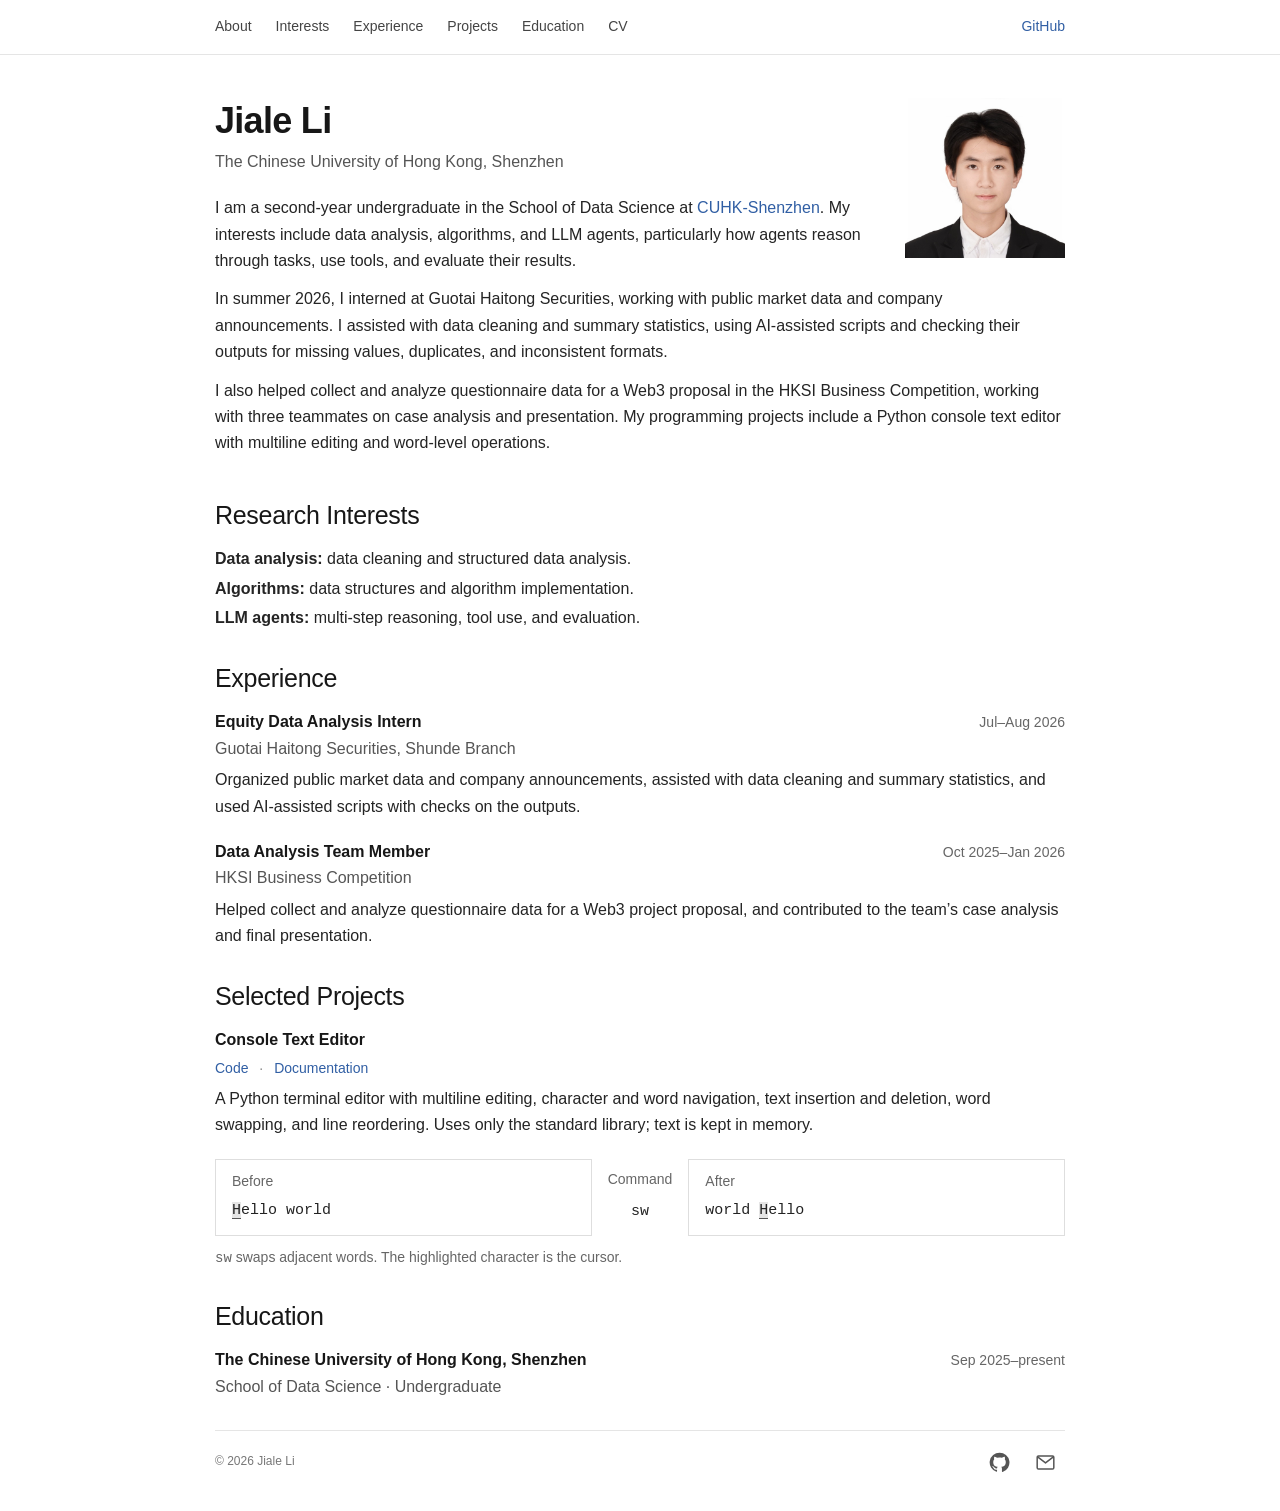
==== index.html @ 0ed1ed1a "Expand biography and add public English CV and contact links" ====
<!doctype html>
<html lang="en">
<head>
  <meta charset="utf-8">
  <meta name="viewport" content="width=device-width, initial-scale=1">
  <meta name="color-scheme" content="light">
  <meta name="theme-color" content="#ffffff">
  <title>Jiale Li · CUHK-Shenzhen</title>
  <meta name="description" content="Jiale Li is a data science undergraduate at CUHK-Shenzhen, interested in data analysis, algorithms, and LLM agents. Background, experience, and selected projects.">
  <link rel="canonical" href="https://madengmatthew.github.io/">
  <link rel="icon" type="image/svg+xml" href="favicon.svg">
  <link rel="stylesheet" href="styles.css">
  <meta property="og:type" content="website">
  <meta property="og:title" content="Jiale Li · CUHK-Shenzhen">
  <meta property="og:description" content="Data science undergraduate. Exploring data, algorithms, and reliable LLM agents.">
  <meta property="og:url" content="https://madengmatthew.github.io/">
  <script type="application/ld+json">
    {"@context":"https://schema.org","@type":"Person","name":"Jiale Li","url":"https://madengmatthew.github.io/","sameAs":["https://github.com/madengmatthew"],"affiliation":{"@type":"CollegeOrUniversity","name":"The Chinese University of Hong Kong, Shenzhen"},"knowsAbout":["Data analysis","Algorithms","LLM agents","Python","SQL"]}
  </script>
</head>
<body>
  <a class="skip-link" href="#main">Skip to content</a>
  <header class="site-header">
    <nav class="site-nav" aria-label="Main navigation">
      <div class="nav-sections">
        <a href="#about">About</a>
        <a href="#interests">Interests</a>
        <a href="#experience">Experience</a>
        <a href="#work">Projects</a>
        <a href="#education">Education</a>
        <a href="assets/Jiale_Li_CV.pdf" target="_blank" rel="noopener" aria-label="CV (English PDF, opens in a new tab)">CV</a>
      </div>
      <a class="github-link" href="https://github.com/madengmatthew">GitHub</a>
    </nav>
  </header>

  <main id="main" class="page" tabindex="-1">
    <section id="about" aria-labelledby="name">
      <img class="portrait" src="assets/portrait.jpg" alt="Portrait of Jiale Li" width="160" height="160" decoding="async">
      <h1 id="name">Jiale Li</h1>
      <p class="affiliation">The Chinese University of Hong Kong, Shenzhen</p>
      <p>I am a second-year undergraduate in the School of Data Science at <a href="https://www.cuhk.edu.cn/en">CUHK-Shenzhen</a>. My interests include data analysis, algorithms, and LLM agents, particularly how agents reason through tasks, use tools, and evaluate their results.</p>
      <p>In summer 2026, I interned at Guotai Haitong Securities, working with public market data and company announcements. I assisted with data cleaning and summary statistics, using AI-assisted scripts and checking their outputs for missing values, duplicates, and inconsistent formats.</p>
      <p>I also helped collect and analyze questionnaire data for a Web3 proposal in the HKSI Business Competition, working with three teammates on case analysis and presentation. My programming projects include a Python console text editor with multiline editing and word-level operations.</p>
    </section>

    <section id="interests" aria-labelledby="interests-heading">
      <h2 id="interests-heading">Research Interests</h2>
      <ul class="interests">
        <li><strong>Data analysis:</strong> data cleaning and structured data analysis.</li>
        <li><strong>Algorithms:</strong> data structures and algorithm implementation.</li>
        <li><strong>LLM agents:</strong> multi-step reasoning, tool use, and evaluation.</li>
      </ul>
    </section>

    <section id="experience" aria-labelledby="experience-heading">
      <h2 id="experience-heading">Experience</h2>
      <article class="entry">
        <div class="entry-heading">
          <h3>Equity Data Analysis Intern</h3>
          <p class="date"><time datetime="2026-07">Jul</time>–<time datetime="2026-08">Aug 2026</time></p>
        </div>
        <p class="organization">Guotai Haitong Securities, Shunde Branch</p>
        <p>Organized public market data and company announcements, assisted with data cleaning and summary statistics, and used AI-assisted scripts with checks on the outputs.</p>
      </article>
      <article class="entry">
        <div class="entry-heading">
          <h3>Data Analysis Team Member</h3>
          <p class="date"><time datetime="2025-10">Oct 2025</time>–<time datetime="2026-01">Jan 2026</time></p>
        </div>
        <p class="organization">HKSI Business Competition</p>
        <p>Helped collect and analyze questionnaire data for a Web3 project proposal, and contributed to the team’s case analysis and final presentation.</p>
      </article>
    </section>

    <section id="work" aria-labelledby="work-heading">
      <h2 id="work-heading">Selected Projects</h2>
      <article class="entry project">
        <h3>Console Text Editor</h3>
        <p class="project-links"><a href="https://github.com/madengmatthew/console-text-editor">Code</a> <span aria-hidden="true">·</span> <a href="https://github.com/madengmatthew/console-text-editor#readme">Documentation</a></p>
        <p>A Python terminal editor with multiline editing, character and word navigation, text insertion and deletion, word swapping, and line reordering. Uses only the standard library; text is kept in memory.</p>
        <figure class="editor-example">
          <div class="editor-example-states">
            <div class="editor-example-document">
              <span class="editor-example-label">Before</span>
              <pre><code><mark>H</mark>ello world</code></pre>
            </div>
            <div class="editor-example-command">
              <span class="editor-example-label">Command</span>
              <code>sw</code>
            </div>
            <div class="editor-example-document">
              <span class="editor-example-label">After</span>
              <pre><code>world <mark>H</mark>ello</code></pre>
            </div>
          </div>
          <figcaption><code>sw</code> swaps adjacent words. The highlighted character is the cursor.</figcaption>
        </figure>
      </article>
    </section>

    <section id="education" aria-labelledby="education-heading">
      <h2 id="education-heading">Education</h2>
      <article class="entry">
        <div class="entry-heading">
          <h3>The Chinese University of Hong Kong, Shenzhen</h3>
          <p class="date"><time datetime="2025-09">Sep 2025</time>–present</p>
        </div>
        <p class="organization">School of Data Science · Undergraduate</p>
      </article>
    </section>

    <footer class="site-footer">
      <span>© 2026 Jiale Li</span>
      <nav class="contact-links" aria-label="Contact links">
        <a href="https://github.com/madengmatthew" aria-label="GitHub profile" title="GitHub">
          <svg viewBox="0 0 24 24" aria-hidden="true" focusable="false"><path fill="currentColor" d="M12 .75a11.25 11.25 0 0 0-3.558 21.924c.563.104.769-.244.769-.542 0-.267-.01-.975-.015-1.914-3.13.68-3.791-1.508-3.791-1.508-.512-1.3-1.25-1.646-1.25-1.646-1.022-.699.077-.684.077-.684 1.13.08 1.726 1.16 1.726 1.16 1.005 1.723 2.638 1.225 3.28.937.102-.728.393-1.225.715-1.507-2.499-.284-5.126-1.25-5.126-5.565 0-1.23.44-2.234 1.16-3.022-.117-.284-.503-1.43.11-2.98 0 0 .945-.303 3.094 1.155A10.79 10.79 0 0 1 12 6.18c.957.005 1.92.13 2.82.38 2.15-1.458 3.094-1.155 3.094-1.155.614 1.55.228 2.696.112 2.98.722.788 1.158 1.792 1.158 3.022 0 4.326-2.631 5.278-5.138 5.557.404.35.765 1.043.765 2.1 0 1.516-.014 2.74-.014 3.112 0 .3.203.65.774.54A11.25 11.25 0 0 0 12 .75Z"/></svg>
        </a>
        <a href="mailto:125090311@link.cuhk.edu.cn" aria-label="Email Jiale Li" title="125090311@link.cuhk.edu.cn">
          <svg viewBox="0 0 24 24" fill="none" stroke="currentColor" stroke-width="1.7" stroke-linecap="round" stroke-linejoin="round" aria-hidden="true" focusable="false"><rect x="2.5" y="4.5" width="19" height="15" rx="1.5"/><path d="m3 5.5 9 7 9-7"/></svg>
        </a>
      </nav>
    </footer>
  </main>
</body>
</html>
---- styles.css ----
/* A compact academic homepage. */
:root {
  color-scheme: light;
  --text: #242424;
  --muted: #666;
  --link: #315fa4;
  --line: #e5e5e5;
}
* { box-sizing: border-box; }
html { scroll-padding-top: 24px; }
body {
  margin: 0;
  color: var(--text);
  background: #fff;
  font: 16px/1.65 -apple-system, BlinkMacSystemFont, "Segoe UI", Arial, "PingFang SC", "Microsoft YaHei", sans-serif;
  -webkit-font-smoothing: antialiased;
}
a { color: var(--link); text-decoration: none; }
a:hover { text-decoration: underline; text-underline-offset: 3px; }
a:focus-visible { outline: 2px solid var(--link); outline-offset: 4px; }
p { margin: 0 0 12px; }
h1, h2, h3 { color: #171717; }
h1 { margin: 0 0 4px; font-size: 36px; line-height: 1.3; font-weight: 600; letter-spacing: -.7px; }
h2 { margin: 0 0 14px; font-size: 25px; line-height: 1.35; font-weight: 500; letter-spacing: -.3px; }
h3 { margin: 0; font-size: 16px; line-height: 1.65; font-weight: 600; }
.site-header { border-bottom: 1px solid var(--line); }
.site-nav { width: min(100% - 48px, 850px); margin: 0 auto; padding: 9px 0; display: flex; justify-content: space-between; align-items: flex-start; gap: 24px; }
.site-nav a { display: inline-flex; align-items: center; min-height: 36px; color: #444; font-size: 14px; }
.site-nav a:hover { color: var(--link); }
.nav-sections { display: flex; flex-wrap: wrap; gap: 0 24px; }
.site-nav .github-link { flex-shrink: 0; color: var(--link); }
#about { display: flow-root; }
.portrait { float: right; display: block; width: 160px; height: auto; margin: 0 0 12px 28px; }
.page { width: min(100% - 48px, 850px); margin: 43px auto 30px; }
.page:focus { outline: none; }
section { margin-bottom: 30px; }
.affiliation { margin-bottom: 20px; color: #555; }
.interests { margin: 0; padding: 0; list-style: none; }
.interests li { margin-bottom: 3px; }
.interests strong { font-weight: 600; }
.entry + .entry { margin-top: 19px; }
.entry-heading { display: flex; align-items: baseline; justify-content: space-between; gap: 12px 24px; }
.date { flex-shrink: 0; color: var(--muted); font-size: 14px; margin: 0; white-space: nowrap; }
.organization { color: #555; margin-bottom: 5px; }
.entry > p:last-child { margin-bottom: 0; }
.project-links { font-size: 14px; margin: 3px 0 6px; }
.project-links span { margin: 0 7px; color: #888; }
.site-footer { display: flex; align-items: center; justify-content: space-between; gap: 20px; padding-top: 11px; border-top: 1px solid var(--line); color: #777; font-size: 12px; }
.contact-links { display: flex; align-items: center; gap: 6px; }
.contact-links a { display: inline-flex; align-items: center; justify-content: center; width: 40px; height: 40px; color: #555; }
.contact-links a:hover { color: var(--link); }
.contact-links svg { display: block; width: 21px; height: 21px; }
.skip-link { position: fixed; top: 8px; left: 8px; z-index: 10; padding: 7px 13px; color: #fff; background: #222; transform: translateY(-160%); }
.skip-link:focus { transform: translateY(0); }
@media (max-width: 620px) {
  body { font-size: 15px; line-height: 1.7; }
  .site-nav { width: calc(100% - 36px); gap: 18px; padding: 6px 0; }
  .nav-sections { column-gap: 18px; }
  .portrait { width: 140px; margin-left: 24px; }
  .site-nav a { font-size: 13px; min-height: 38px; }
  .page { width: calc(100% - 40px); margin-top: 27px; }
  h1 { font-size: 30px; }
  h2 { font-size: 23px; }
  .entry-heading { flex-direction: column; gap: 1px; }
  .date { font-size: 13px; }
  .entry-heading .date { order: 2; }
  .affiliation { margin-bottom: 17px; font-size: 14px; }
  .affiliation + p { clear: both; }
  section { margin-bottom: 27px; }
}
@media print {
  body { font-size: 11pt; }
  .site-header, .skip-link { display: none; }
  .page { width: 100%; margin: 0; }
  h1 { font-size: 25pt; }
  h2 { font-size: 17pt; }
  a { color: inherit; text-decoration: underline; }
  .entry { break-inside: avoid; }
}

@media (max-width: 420px) {
  .portrait { width: 104px; margin-left: 18px; }
}

.editor-example {
  margin: 20px 0;
}

.editor-example-states {
  display: grid;
  grid-template-columns: minmax(0, 1fr) auto minmax(0, 1fr);
  align-items: center;
  gap: 16px;
}

.editor-example-document {
  min-width: 0;
  padding: 12px 16px;
  border: 1px solid #dedede;
}

.editor-example-label {
  display: block;
  margin-bottom: 8px;
  color: #666;
  font-size: 14px;
  line-height: 1.4;
}

.editor-example pre {
  margin: 0;
  color: #222;
  font-size: 15px;
  line-height: 1.6;
  white-space: pre-wrap;
}

.editor-example code {
  font-family: ui-monospace, SFMono-Regular, Consolas, monospace;
}

.editor-example mark {
  padding: 0;
  color: inherit;
  background: #e5e5e5;
  box-shadow: inset 0 -1px #555;
}

.editor-example-command {
  text-align: center;
  font-size: 15px;
}

.editor-example figcaption {
  margin-top: 10px;
  color: #666;
  font-size: 14px;
  line-height: 1.6;
}

@media (max-width: 480px) {
  .editor-example-states {
    grid-template-columns: 1fr;
    gap: 10px;
  }

  .editor-example-command {
    text-align: left;
  }

  .editor-example-command .editor-example-label {
    display: inline;
    margin-right: 8px;
  }
}
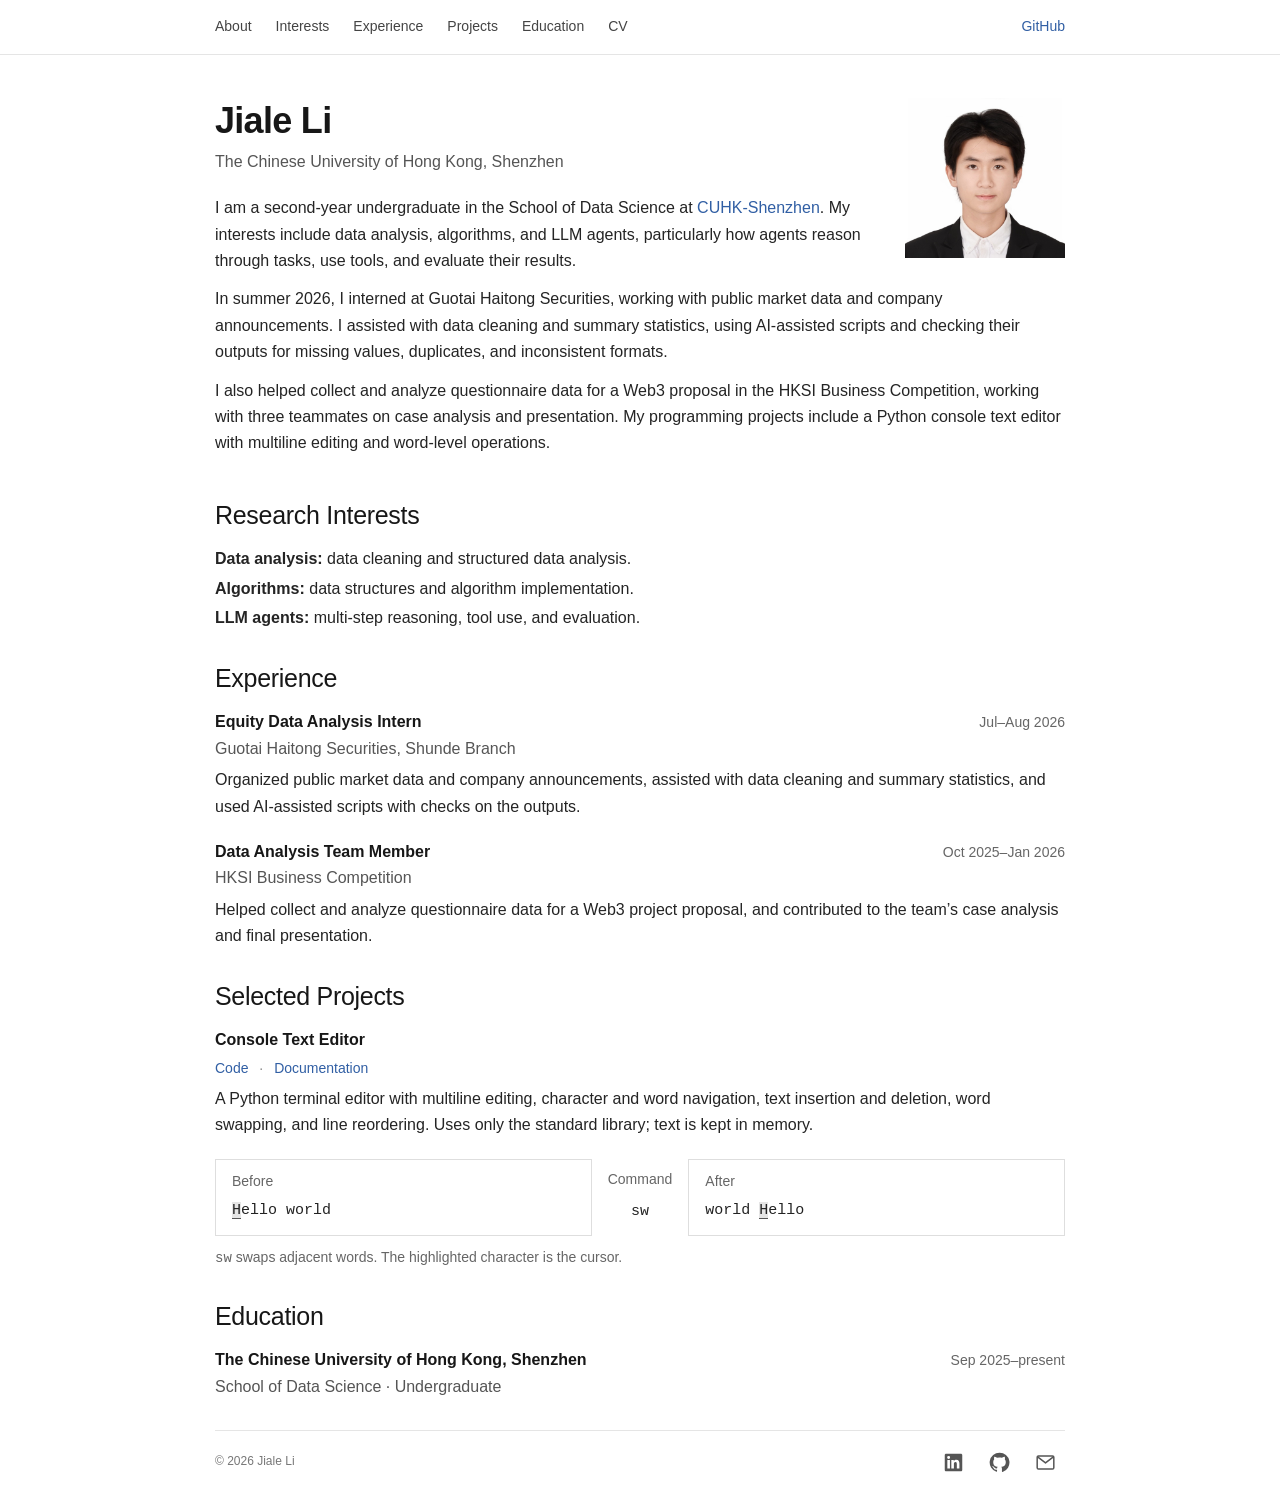
==== commit 68c856fa: "Add LinkedIn contact icon and profile link" ====
--- a/index.html
+++ b/index.html
@@ -15,7 +15,7 @@
   <meta property="og:description" content="Data science undergraduate. Exploring data, algorithms, and reliable LLM agents.">
   <meta property="og:url" content="https://madengmatthew.github.io/">
   <script type="application/ld+json">
-    {"@context":"https://schema.org","@type":"Person","name":"Jiale Li","url":"https://madengmatthew.github.io/","sameAs":["https://github.com/madengmatthew"],"affiliation":{"@type":"CollegeOrUniversity","name":"The Chinese University of Hong Kong, Shenzhen"},"knowsAbout":["Data analysis","Algorithms","LLM agents","Python","SQL"]}
+    {"@context":"https://schema.org","@type":"Person","name":"Jiale Li","url":"https://madengmatthew.github.io/","sameAs":["https://github.com/madengmatthew","https://www.linkedin.com/in/jiale-li-56aa1239a/"],"affiliation":{"@type":"CollegeOrUniversity","name":"The Chinese University of Hong Kong, Shenzhen"},"knowsAbout":["Data analysis","Algorithms","LLM agents","Python","SQL"]}
   </script>
 </head>
 <body>
@@ -113,6 +113,9 @@
     <footer class="site-footer">
       <span>© 2026 Jiale Li</span>
       <nav class="contact-links" aria-label="Contact links">
+        <a href="https://www.linkedin.com/in/jiale-li-56aa1239a/" aria-label="LinkedIn profile" title="LinkedIn">
+          <svg viewBox="0 0 24 24" aria-hidden="true" focusable="false"><path fill="currentColor" d="M20.45 2H3.55C2.69 2 2 2.68 2 3.52v16.96C2 21.32 2.69 22 3.55 22h16.9c.86 0 1.55-.68 1.55-1.52V3.52C22 2.68 21.31 2 20.45 2ZM7.93 18.75H4.98V9.2h2.95v9.55ZM6.45 7.9a1.71 1.71 0 1 1 0-3.42 1.71 1.71 0 0 1 0 3.42Zm12.3 10.85H15.8v-4.64c0-1.11-.02-2.54-1.55-2.54-1.55 0-1.79 1.21-1.79 2.46v4.72H9.51V9.2h2.83v1.3h.04c.39-.74 1.36-1.52 2.79-1.52 2.98 0 3.58 1.96 3.58 4.5v5.27Z"/></svg>
+        </a>
         <a href="https://github.com/madengmatthew" aria-label="GitHub profile" title="GitHub">
           <svg viewBox="0 0 24 24" aria-hidden="true" focusable="false"><path fill="currentColor" d="M12 .75a11.25 11.25 0 0 0-3.558 21.924c.563.104.769-.244.769-.542 0-.267-.01-.975-.015-1.914-3.13.68-3.791-1.508-3.791-1.508-.512-1.3-1.25-1.646-1.25-1.646-1.022-.699.077-.684.077-.684 1.13.08 1.726 1.16 1.726 1.16 1.005 1.723 2.638 1.225 3.28.937.102-.728.393-1.225.715-1.507-2.499-.284-5.126-1.25-5.126-5.565 0-1.23.44-2.234 1.16-3.022-.117-.284-.503-1.43.11-2.98 0 0 .945-.303 3.094 1.155A10.79 10.79 0 0 1 12 6.18c.957.005 1.92.13 2.82.38 2.15-1.458 3.094-1.155 3.094-1.155.614 1.55.228 2.696.112 2.98.722.788 1.158 1.792 1.158 3.022 0 4.326-2.631 5.278-5.138 5.557.404.35.765 1.043.765 2.1 0 1.516-.014 2.74-.014 3.112 0 .3.203.65.774.54A11.25 11.25 0 0 0 12 .75Z"/></svg>
         </a>
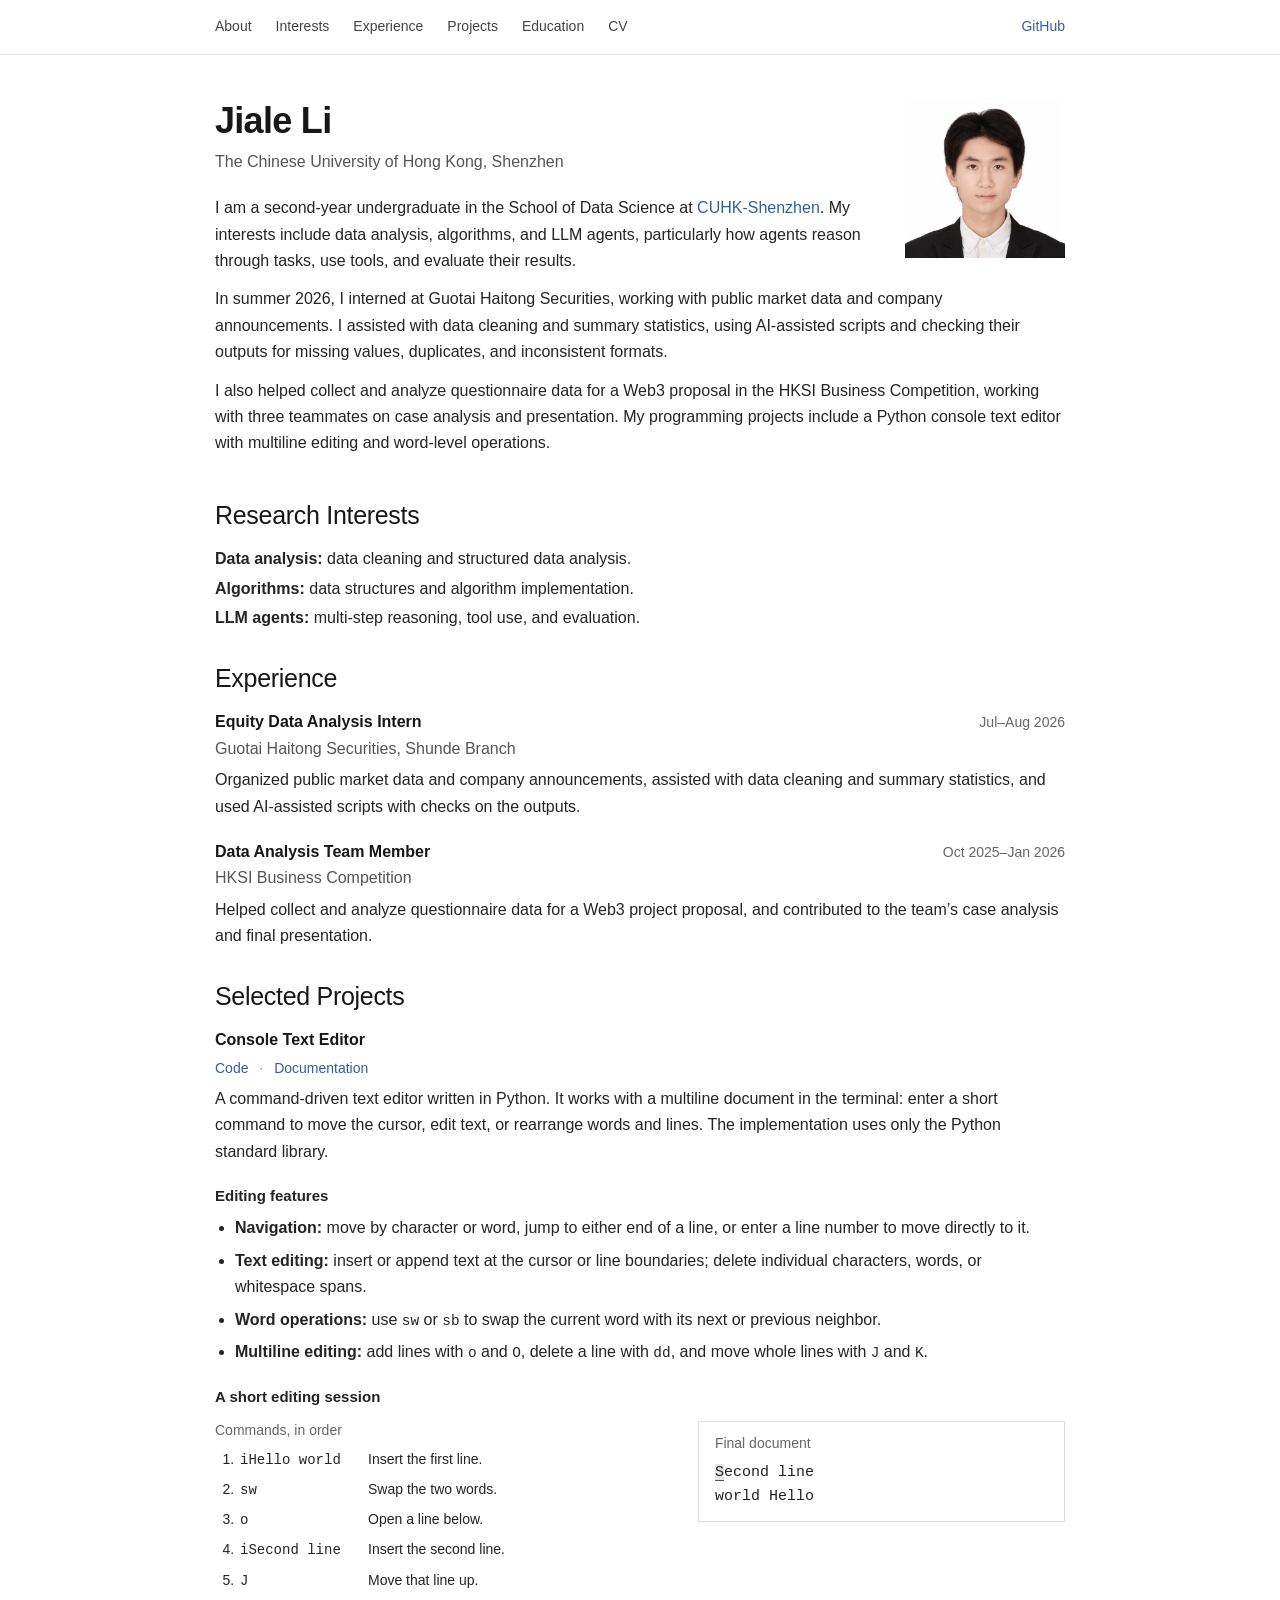
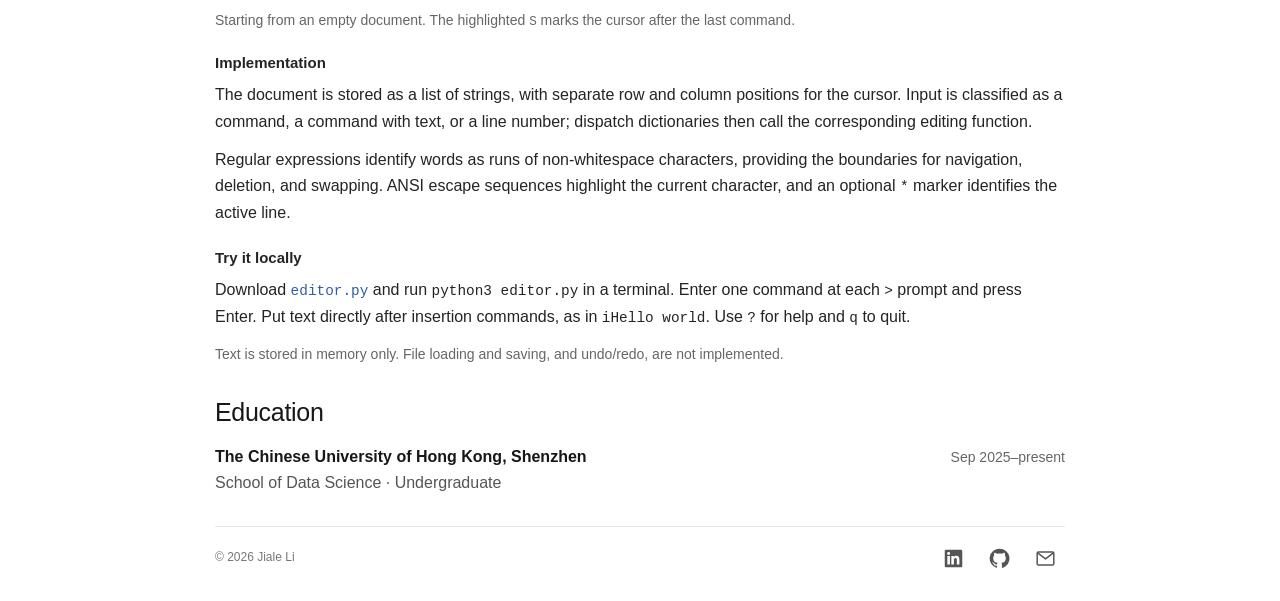
==== commit e7445cbd: "Expand text editor project with features, command walkthrough, and implementation notes" ====
--- a/index.html
+++ b/index.html
@@ -78,24 +78,41 @@
       <article class="entry project">
         <h3>Console Text Editor</h3>
         <p class="project-links"><a href="https://github.com/madengmatthew/console-text-editor">Code</a> <span aria-hidden="true">·</span> <a href="https://github.com/madengmatthew/console-text-editor#readme">Documentation</a></p>
-        <p>A Python terminal editor with multiline editing, character and word navigation, text insertion and deletion, word swapping, and line reordering. Uses only the standard library; text is kept in memory.</p>
+        <p>A command-driven text editor written in Python. It works with a multiline document in the terminal: enter a short command to move the cursor, edit text, or rearrange words and lines. The implementation uses only the Python standard library.</p>
+        <h4>Editing features</h4>
+        <ul class="project-features">
+          <li><strong>Navigation:</strong> move by character or word, jump to either end of a line, or enter a line number to move directly to it.</li>
+          <li><strong>Text editing:</strong> insert or append text at the cursor or line boundaries; delete individual characters, words, or whitespace spans.</li>
+          <li><strong>Word operations:</strong> use <code>sw</code> or <code>sb</code> to swap the current word with its next or previous neighbor.</li>
+          <li><strong>Multiline editing:</strong> add lines with <code>o</code> and <code>O</code>, delete a line with <code>dd</code>, and move whole lines with <code>J</code> and <code>K</code>.</li>
+        </ul>
+        <h4>A short editing session</h4>
         <figure class="editor-example">
-          <div class="editor-example-states">
-            <div class="editor-example-document">
-              <span class="editor-example-label">Before</span>
-              <pre><code><mark>H</mark>ello world</code></pre>
-            </div>
-            <div class="editor-example-command">
-              <span class="editor-example-label">Command</span>
-              <code>sw</code>
+          <div class="editor-session">
+            <div>
+              <span class="editor-example-label">Commands, in order</span>
+              <ol class="editor-steps">
+                <li><code>iHello world</code><span>Insert the first line.</span></li>
+                <li><code>sw</code><span>Swap the two words.</span></li>
+                <li><code>o</code><span>Open a line below.</span></li>
+                <li><code>iSecond line</code><span>Insert the second line.</span></li>
+                <li><code>J</code><span>Move that line up.</span></li>
+              </ol>
             </div>
             <div class="editor-example-document">
-              <span class="editor-example-label">After</span>
-              <pre><code>world <mark>H</mark>ello</code></pre>
+              <span class="editor-example-label">Final document</span>
+              <pre><code><mark>S</mark>econd line
+world Hello</code></pre>
             </div>
           </div>
-          <figcaption><code>sw</code> swaps adjacent words. The highlighted character is the cursor.</figcaption>
+          <figcaption>Starting from an empty document. The highlighted <code>S</code> marks the cursor after the last command.</figcaption>
         </figure>
+        <h4>Implementation</h4>
+        <p>The document is stored as a list of strings, with separate row and column positions for the cursor. Input is classified as a command, a command with text, or a line number; dispatch dictionaries then call the corresponding editing function.</p>
+        <p>Regular expressions identify words as runs of non-whitespace characters, providing the boundaries for navigation, deletion, and swapping. ANSI escape sequences highlight the current character, and an optional <code>*</code> marker identifies the active line.</p>
+        <h4>Try it locally</h4>
+        <p>Download <a href="https://github.com/madengmatthew/console-text-editor/blob/main/editor.py"><code>editor.py</code></a> and run <code>python3 editor.py</code> in a terminal. Enter one command at each <code>&gt;</code> prompt and press Enter. Put text directly after insertion commands, as in <code>iHello world</code>. Use <code>?</code> for help and <code>q</code> to quit.</p>
+        <p class="project-note">Text is stored in memory only. File loading and saving, and undo/redo, are not implemented.</p>
       </article>
     </section>
 
--- a/styles.css
+++ b/styles.css
@@ -45,6 +45,11 @@
 .entry > p:last-child { margin-bottom: 0; }
 .project-links { font-size: 14px; margin: 3px 0 6px; }
 .project-links span { margin: 0 7px; color: #888; }
+.project h4 { margin: 20px 0 8px; font-size: 15px; line-height: 1.5; font-weight: 600; }
+.project-features { margin: 0; padding-left: 20px; }
+.project-features li { margin-bottom: 6px; }
+.project code { font-family: ui-monospace, SFMono-Regular, Consolas, monospace; font-size: .9em; }
+.project .project-note { color: var(--muted); font-size: 14px; }
 .site-footer { display: flex; align-items: center; justify-content: space-between; gap: 20px; padding-top: 11px; border-top: 1px solid var(--line); color: #777; font-size: 12px; }
 .contact-links { display: flex; align-items: center; gap: 6px; }
 .contact-links a { display: inline-flex; align-items: center; justify-content: center; width: 40px; height: 40px; color: #555; }
@@ -83,14 +88,36 @@
 }
 
 .editor-example {
-  margin: 20px 0;
+  margin: 12px 0 20px;
 }
 
-.editor-example-states {
+.editor-session {
   display: grid;
-  grid-template-columns: minmax(0, 1fr) auto minmax(0, 1fr);
-  align-items: center;
-  gap: 16px;
+  grid-template-columns: minmax(0, 1.25fr) minmax(0, 1fr);
+  align-items: start;
+  gap: 24px;
+}
+
+.editor-steps {
+  margin: 0;
+  padding-left: 23px;
+  font-size: 14px;
+}
+
+.editor-steps li {
+  padding-left: 2px;
+  margin-bottom: 6px;
+}
+
+.editor-steps code {
+  display: inline-block;
+  min-width: 120px;
+  margin-right: 8px;
+  font-size: 14px;
+}
+
+.editor-steps span {
+  display: inline-block;
 }
 
 .editor-example-document {
@@ -118,17 +145,13 @@
 .editor-example code {
   font-family: ui-monospace, SFMono-Regular, Consolas, monospace;
 }
+.editor-example pre code { font-size: inherit; }
 
 .editor-example mark {
   padding: 0;
   color: inherit;
   background: #e5e5e5;
   box-shadow: inset 0 -1px #555;
-}
-
-.editor-example-command {
-  text-align: center;
-  font-size: 15px;
 }
 
 .editor-example figcaption {
@@ -139,17 +162,8 @@
 }
 
 @media (max-width: 480px) {
-  .editor-example-states {
+  .editor-session {
     grid-template-columns: 1fr;
-    gap: 10px;
-  }
-
-  .editor-example-command {
-    text-align: left;
-  }
-
-  .editor-example-command .editor-example-label {
-    display: inline;
-    margin-right: 8px;
+    gap: 16px;
   }
 }
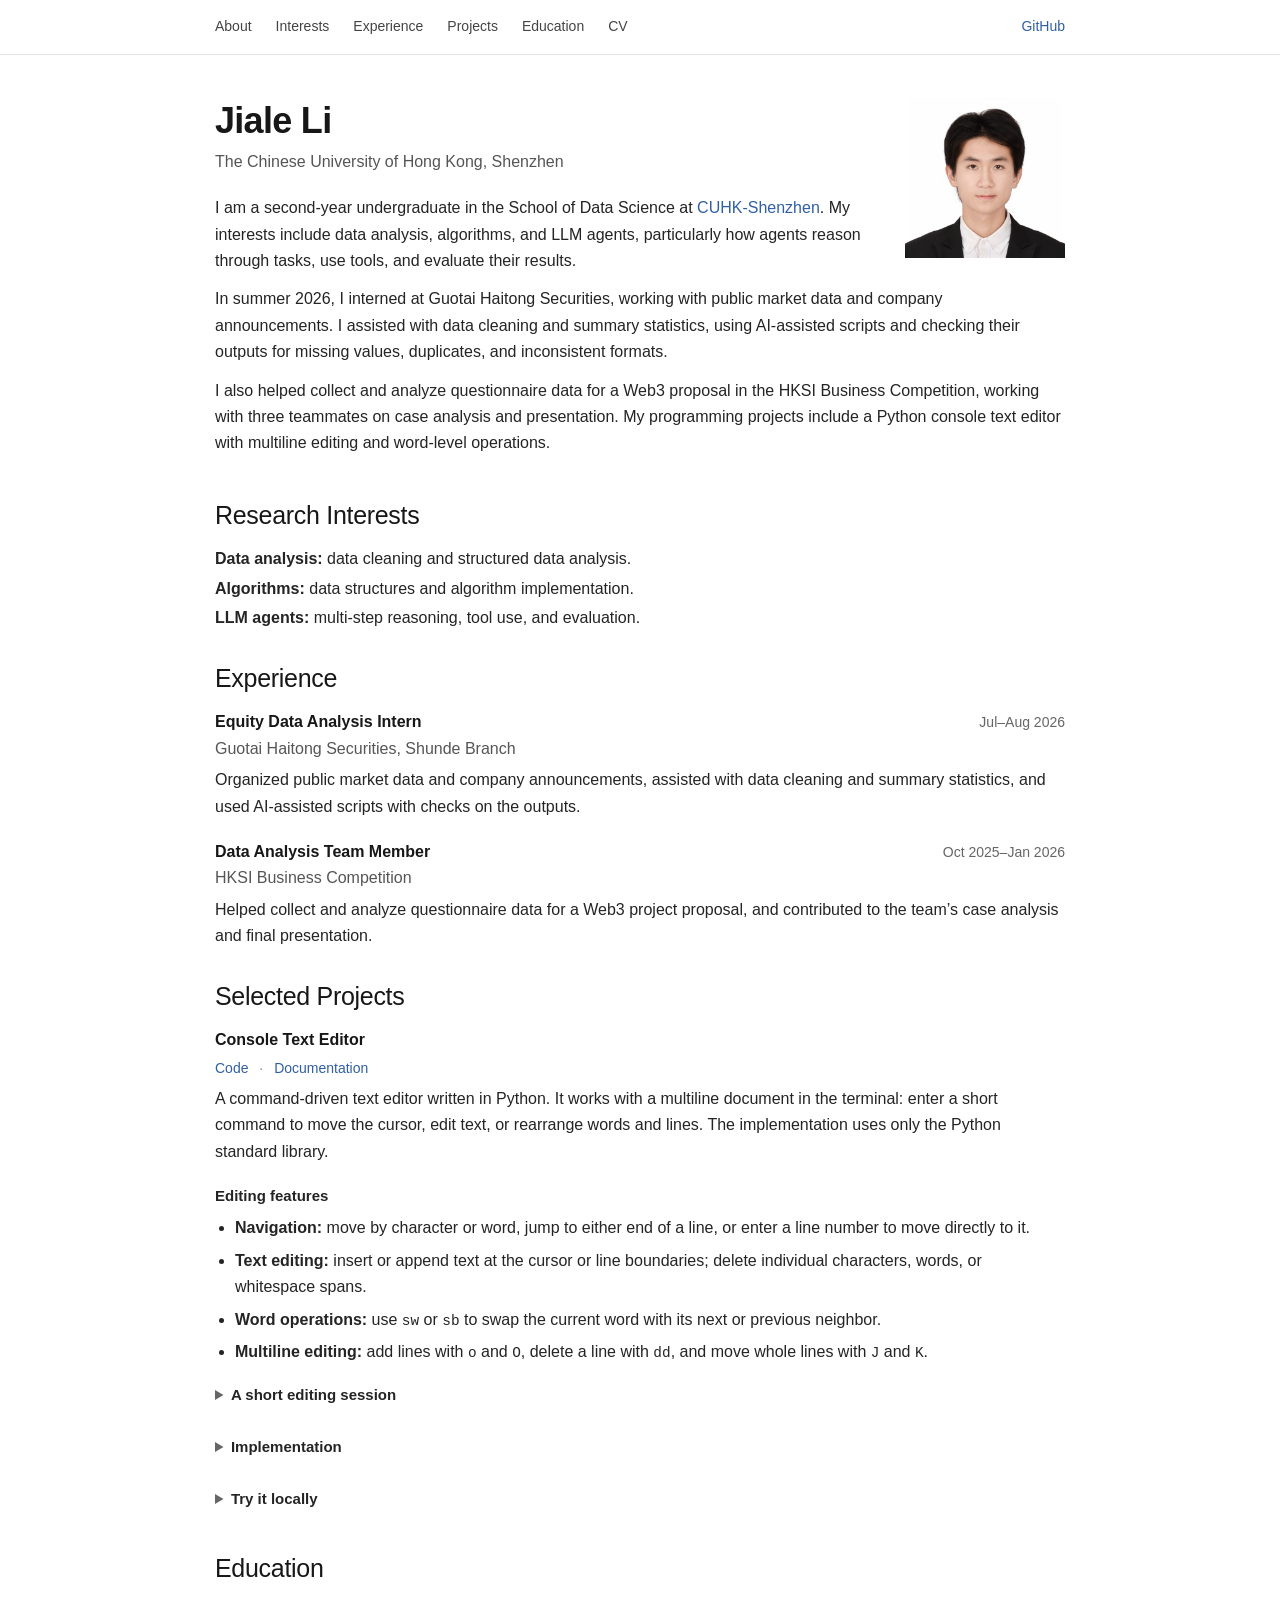
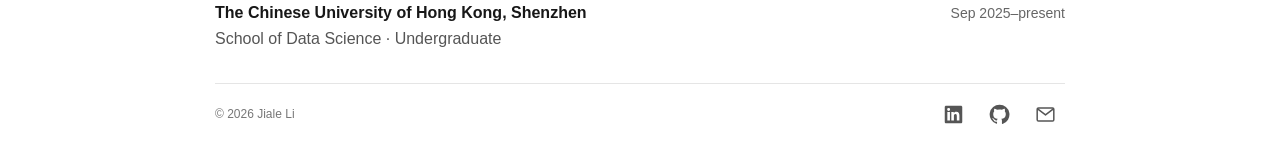
==== commit 1b366ad8: "Collapse editor session, implementation, and local setup behind accessible headings" ====
--- a/index.html
+++ b/index.html
@@ -86,33 +86,39 @@
           <li><strong>Word operations:</strong> use <code>sw</code> or <code>sb</code> to swap the current word with its next or previous neighbor.</li>
           <li><strong>Multiline editing:</strong> add lines with <code>o</code> and <code>O</code>, delete a line with <code>dd</code>, and move whole lines with <code>J</code> and <code>K</code>.</li>
         </ul>
-        <h4>A short editing session</h4>
-        <figure class="editor-example">
-          <div class="editor-session">
-            <div>
-              <span class="editor-example-label">Commands, in order</span>
-              <ol class="editor-steps">
-                <li><code>iHello world</code><span>Insert the first line.</span></li>
-                <li><code>sw</code><span>Swap the two words.</span></li>
-                <li><code>o</code><span>Open a line below.</span></li>
-                <li><code>iSecond line</code><span>Insert the second line.</span></li>
-                <li><code>J</code><span>Move that line up.</span></li>
-              </ol>
+        <details class="project-detail">
+          <summary>A short editing session</summary>
+          <figure class="editor-example">
+            <div class="editor-session">
+              <div>
+                <span class="editor-example-label">Commands, in order</span>
+                <ol class="editor-steps">
+                  <li><code>iHello world</code><span>Insert the first line.</span></li>
+                  <li><code>sw</code><span>Swap the two words.</span></li>
+                  <li><code>o</code><span>Open a line below.</span></li>
+                  <li><code>iSecond line</code><span>Insert the second line.</span></li>
+                  <li><code>J</code><span>Move that line up.</span></li>
+                </ol>
+              </div>
+              <div class="editor-example-document">
+                <span class="editor-example-label">Final document</span>
+                <pre><code><mark>S</mark>econd line
+world Hello</code></pre>
+              </div>
             </div>
-            <div class="editor-example-document">
-              <span class="editor-example-label">Final document</span>
-              <pre><code><mark>S</mark>econd line
-world Hello</code></pre>
-            </div>
-          </div>
-          <figcaption>Starting from an empty document. The highlighted <code>S</code> marks the cursor after the last command.</figcaption>
-        </figure>
-        <h4>Implementation</h4>
-        <p>The document is stored as a list of strings, with separate row and column positions for the cursor. Input is classified as a command, a command with text, or a line number; dispatch dictionaries then call the corresponding editing function.</p>
-        <p>Regular expressions identify words as runs of non-whitespace characters, providing the boundaries for navigation, deletion, and swapping. ANSI escape sequences highlight the current character, and an optional <code>*</code> marker identifies the active line.</p>
-        <h4>Try it locally</h4>
-        <p>Download <a href="https://github.com/madengmatthew/console-text-editor/blob/main/editor.py"><code>editor.py</code></a> and run <code>python3 editor.py</code> in a terminal. Enter one command at each <code>&gt;</code> prompt and press Enter. Put text directly after insertion commands, as in <code>iHello world</code>. Use <code>?</code> for help and <code>q</code> to quit.</p>
-        <p class="project-note">Text is stored in memory only. File loading and saving, and undo/redo, are not implemented.</p>
+            <figcaption>Starting from an empty document. The highlighted <code>S</code> marks the cursor after the last command.</figcaption>
+          </figure>
+        </details>
+        <details class="project-detail">
+          <summary>Implementation</summary>
+          <p>The document is stored as a list of strings, with separate row and column positions for the cursor. Input is classified as a command, a command with text, or a line number; dispatch dictionaries then call the corresponding editing function.</p>
+          <p>Regular expressions identify words as runs of non-whitespace characters, providing the boundaries for navigation, deletion, and swapping. ANSI escape sequences highlight the current character, and an optional <code>*</code> marker identifies the active line.</p>
+        </details>
+        <details class="project-detail">
+          <summary>Try it locally</summary>
+          <p>Download <a href="https://github.com/madengmatthew/console-text-editor/blob/main/editor.py"><code>editor.py</code></a> and run <code>python3 editor.py</code> in a terminal. Enter one command at each <code>&gt;</code> prompt and press Enter. Put text directly after insertion commands, as in <code>iHello world</code>. Use <code>?</code> for help and <code>q</code> to quit.</p>
+          <p class="project-note">Text is stored in memory only. File loading and saving, and undo/redo, are not implemented.</p>
+        </details>
       </article>
     </section>
 
--- a/styles.css
+++ b/styles.css
@@ -50,6 +50,12 @@
 .project-features li { margin-bottom: 6px; }
 .project code { font-family: ui-monospace, SFMono-Regular, Consolas, monospace; font-size: .9em; }
 .project .project-note { color: var(--muted); font-size: 14px; }
+.project-detail { margin-top: 8px; }
+.project-detail > summary { min-height: 44px; padding: 10px 0; cursor: pointer; font-size: 15px; line-height: 1.5; font-weight: 600; }
+.project-detail > summary::marker { color: var(--muted); }
+.project-detail > summary:hover { color: var(--link); }
+.project-detail > summary:focus-visible { outline: 2px solid var(--link); outline-offset: 4px; }
+.project-detail[open] > summary { margin-bottom: 4px; }
 .site-footer { display: flex; align-items: center; justify-content: space-between; gap: 20px; padding-top: 11px; border-top: 1px solid var(--line); color: #777; font-size: 12px; }
 .contact-links { display: flex; align-items: center; gap: 6px; }
 .contact-links a { display: inline-flex; align-items: center; justify-content: center; width: 40px; height: 40px; color: #555; }
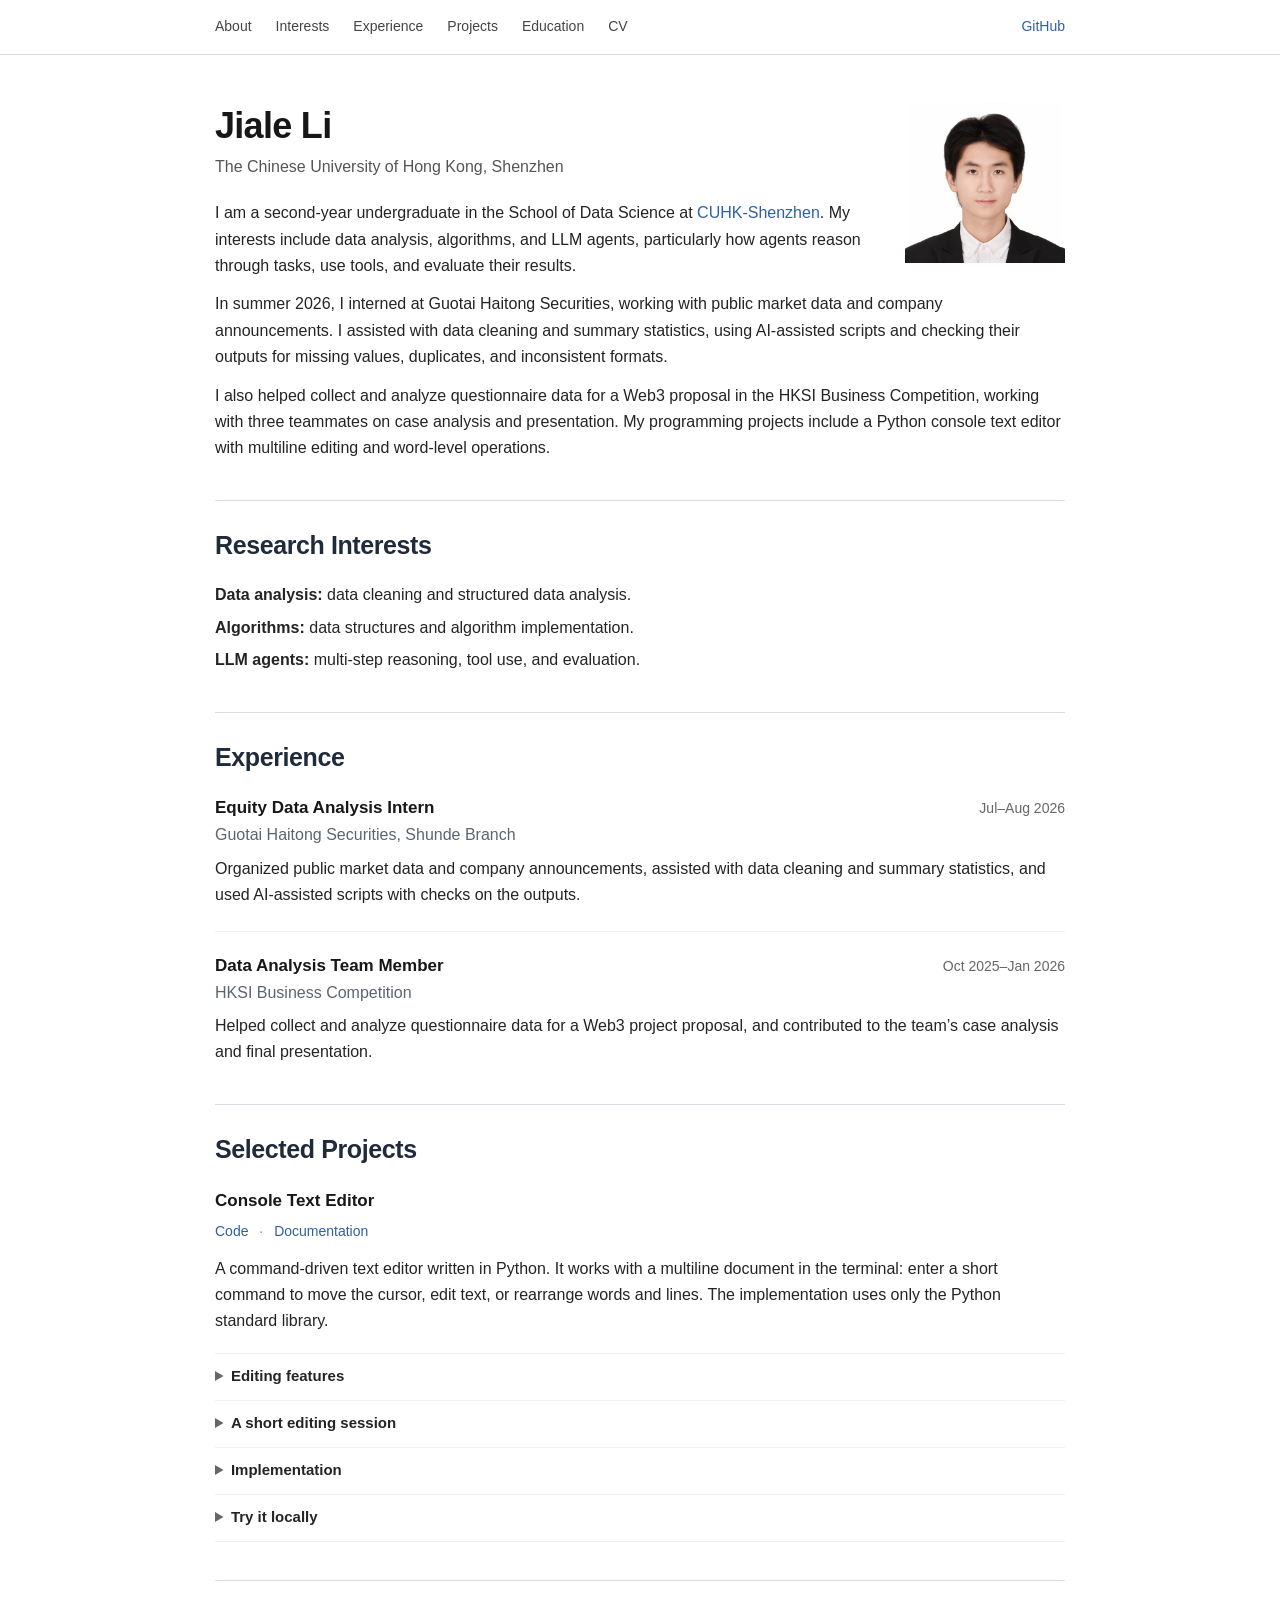
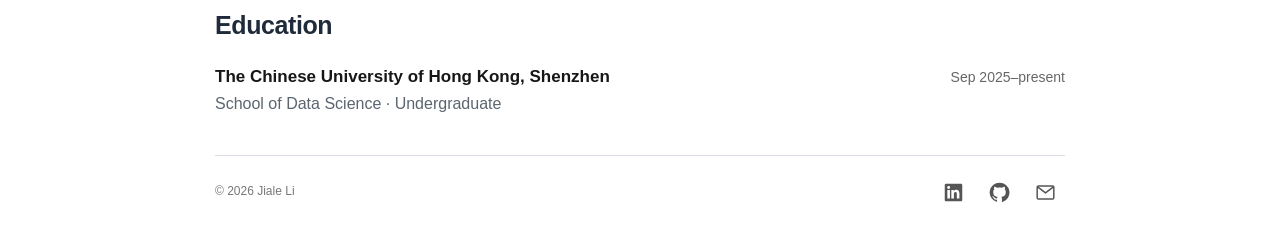
==== commit f290c65d: "Clarify section hierarchy and collapse editing features" ====
--- a/index.html
+++ b/index.html
@@ -79,13 +79,15 @@
         <h3>Console Text Editor</h3>
         <p class="project-links"><a href="https://github.com/madengmatthew/console-text-editor">Code</a> <span aria-hidden="true">·</span> <a href="https://github.com/madengmatthew/console-text-editor#readme">Documentation</a></p>
         <p>A command-driven text editor written in Python. It works with a multiline document in the terminal: enter a short command to move the cursor, edit text, or rearrange words and lines. The implementation uses only the Python standard library.</p>
-        <h4>Editing features</h4>
-        <ul class="project-features">
-          <li><strong>Navigation:</strong> move by character or word, jump to either end of a line, or enter a line number to move directly to it.</li>
-          <li><strong>Text editing:</strong> insert or append text at the cursor or line boundaries; delete individual characters, words, or whitespace spans.</li>
-          <li><strong>Word operations:</strong> use <code>sw</code> or <code>sb</code> to swap the current word with its next or previous neighbor.</li>
-          <li><strong>Multiline editing:</strong> add lines with <code>o</code> and <code>O</code>, delete a line with <code>dd</code>, and move whole lines with <code>J</code> and <code>K</code>.</li>
-        </ul>
+        <details class="project-detail">
+          <summary>Editing features</summary>
+          <ul class="project-features">
+            <li><strong>Navigation:</strong> move by character or word, jump to either end of a line, or enter a line number to move directly to it.</li>
+            <li><strong>Text editing:</strong> insert or append text at the cursor or line boundaries; delete individual characters, words, or whitespace spans.</li>
+            <li><strong>Word operations:</strong> use <code>sw</code> or <code>sb</code> to swap the current word with its next or previous neighbor.</li>
+            <li><strong>Multiline editing:</strong> add lines with <code>o</code> and <code>O</code>, delete a line with <code>dd</code>, and move whole lines with <code>J</code> and <code>K</code>.</li>
+          </ul>
+        </details>
         <details class="project-detail">
           <summary>A short editing session</summary>
           <figure class="editor-example">
--- a/styles.css
+++ b/styles.css
@@ -4,7 +4,8 @@
   --text: #242424;
   --muted: #666;
   --link: #315fa4;
-  --line: #e5e5e5;
+  --line: #d9dee5;
+  --line-soft: #edf0f3;
 }
 * { box-sizing: border-box; }
 html { scroll-padding-top: 24px; }
@@ -21,8 +22,8 @@
 p { margin: 0 0 12px; }
 h1, h2, h3 { color: #171717; }
 h1 { margin: 0 0 4px; font-size: 36px; line-height: 1.3; font-weight: 600; letter-spacing: -.7px; }
-h2 { margin: 0 0 14px; font-size: 25px; line-height: 1.35; font-weight: 500; letter-spacing: -.3px; }
-h3 { margin: 0; font-size: 16px; line-height: 1.65; font-weight: 600; }
+h2 { margin: 0 0 20px; color: #1f2b3a; font-size: 25px; line-height: 1.35; font-weight: 600; letter-spacing: -.4px; }
+h3 { margin: 0; font-size: 17px; line-height: 1.65; font-weight: 600; }
 .site-header { border-bottom: 1px solid var(--line); }
 .site-nav { width: min(100% - 48px, 850px); margin: 0 auto; padding: 9px 0; display: flex; justify-content: space-between; align-items: flex-start; gap: 24px; }
 .site-nav a { display: inline-flex; align-items: center; min-height: 36px; color: #444; font-size: 14px; }
@@ -31,32 +32,40 @@
 .site-nav .github-link { flex-shrink: 0; color: var(--link); }
 #about { display: flow-root; }
 .portrait { float: right; display: block; width: 160px; height: auto; margin: 0 0 12px 28px; }
-.page { width: min(100% - 48px, 850px); margin: 43px auto 30px; }
+.page { width: min(100% - 48px, 850px); margin: 48px auto 34px; }
 .page:focus { outline: none; }
-section { margin-bottom: 30px; }
+.page > section { margin: 0; }
+.page > section + section { margin-top: 38px; padding-top: 28px; border-top: 1px solid var(--line); }
+#about p:last-child { margin-bottom: 0; }
 .affiliation { margin-bottom: 20px; color: #555; }
 .interests { margin: 0; padding: 0; list-style: none; }
-.interests li { margin-bottom: 3px; }
+.interests li { margin-bottom: 6px; }
+.interests li:last-child { margin-bottom: 0; }
 .interests strong { font-weight: 600; }
 .entry + .entry { margin-top: 19px; }
+#experience .entry + .entry { margin-top: 22px; padding-top: 20px; border-top: 1px solid var(--line-soft); }
 .entry-heading { display: flex; align-items: baseline; justify-content: space-between; gap: 12px 24px; }
 .date { flex-shrink: 0; color: var(--muted); font-size: 14px; margin: 0; white-space: nowrap; }
-.organization { color: #555; margin-bottom: 5px; }
+.organization { color: #5b6570; margin-bottom: 7px; }
 .entry > p:last-child { margin-bottom: 0; }
-.project-links { font-size: 14px; margin: 3px 0 6px; }
+.project-links { font-size: 14px; margin: 5px 0 13px; }
 .project-links span { margin: 0 7px; color: #888; }
-.project h4 { margin: 20px 0 8px; font-size: 15px; line-height: 1.5; font-weight: 600; }
 .project-features { margin: 0; padding-left: 20px; }
 .project-features li { margin-bottom: 6px; }
+.project-features li:last-child { margin-bottom: 0; }
 .project code { font-family: ui-monospace, SFMono-Regular, Consolas, monospace; font-size: .9em; }
 .project .project-note { color: var(--muted); font-size: 14px; }
-.project-detail { margin-top: 8px; }
-.project-detail > summary { min-height: 44px; padding: 10px 0; cursor: pointer; font-size: 15px; line-height: 1.5; font-weight: 600; }
+.project-detail { margin: 0; border-bottom: 1px solid var(--line-soft); }
+.project-detail:first-of-type { margin-top: 18px; border-top: 1px solid var(--line-soft); }
+.project-detail > summary { min-height: 46px; padding: 11px 0; cursor: pointer; font-size: 15px; line-height: 1.5; font-weight: 600; }
 .project-detail > summary::marker { color: var(--muted); }
 .project-detail > summary:hover { color: var(--link); }
 .project-detail > summary:focus-visible { outline: 2px solid var(--link); outline-offset: 4px; }
-.project-detail[open] > summary { margin-bottom: 4px; }
-.site-footer { display: flex; align-items: center; justify-content: space-between; gap: 20px; padding-top: 11px; border-top: 1px solid var(--line); color: #777; font-size: 12px; }
+.project-detail[open] { padding-bottom: 14px; }
+.project-detail[open] > summary { margin-bottom: 10px; }
+.project-detail > :last-child { margin-bottom: 0; }
+.project-detail .editor-example { margin: 0; }
+.site-footer { display: flex; align-items: center; justify-content: space-between; gap: 20px; margin-top: 38px; padding-top: 16px; border-top: 1px solid var(--line); color: #777; font-size: 12px; }
 .contact-links { display: flex; align-items: center; gap: 6px; }
 .contact-links a { display: inline-flex; align-items: center; justify-content: center; width: 40px; height: 40px; color: #555; }
 .contact-links a:hover { color: var(--link); }
@@ -71,13 +80,15 @@
   .site-nav a { font-size: 13px; min-height: 38px; }
   .page { width: calc(100% - 40px); margin-top: 27px; }
   h1 { font-size: 30px; }
-  h2 { font-size: 23px; }
+  h2 { margin-bottom: 17px; font-size: 23px; }
+  h3 { font-size: 16px; }
   .entry-heading { flex-direction: column; gap: 1px; }
   .date { font-size: 13px; }
   .entry-heading .date { order: 2; }
   .affiliation { margin-bottom: 17px; font-size: 14px; }
   .affiliation + p { clear: both; }
-  section { margin-bottom: 27px; }
+  .page > section + section { margin-top: 30px; padding-top: 24px; }
+  .site-footer { margin-top: 30px; }
 }
 @media print {
   body { font-size: 11pt; }
@@ -87,6 +98,8 @@
   h2 { font-size: 17pt; }
   a { color: inherit; text-decoration: underline; }
   .entry { break-inside: avoid; }
+  .page > section + section { margin-top: 18pt; padding-top: 12pt; }
+  .site-footer { margin-top: 18pt; }
 }
 
 @media (max-width: 420px) {
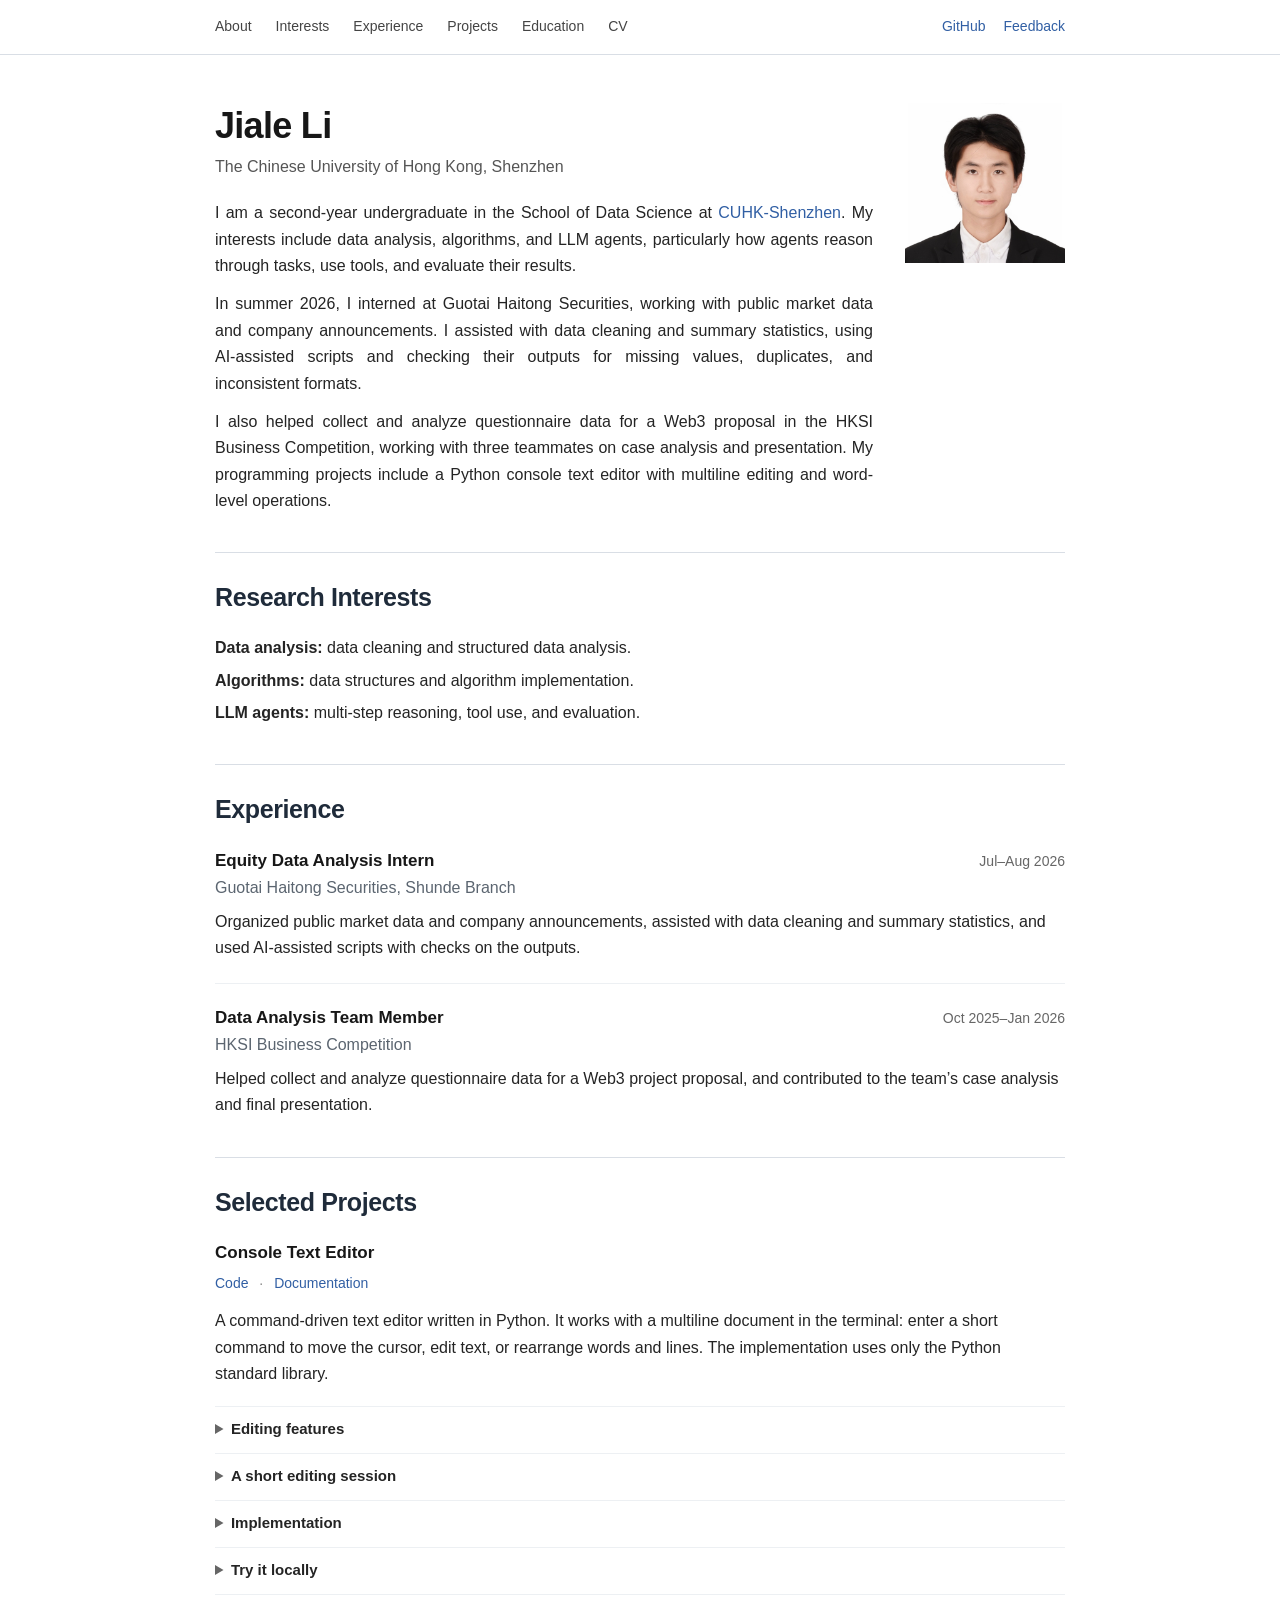
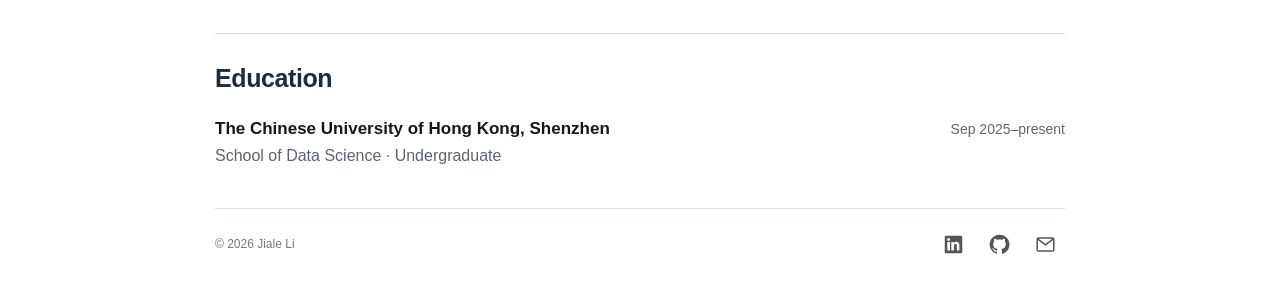
==== commit e3468a13: "Align biography beside portrait and add email feedback next to GitHub" ====
--- a/index.html
+++ b/index.html
@@ -30,18 +30,27 @@
         <a href="#education">Education</a>
         <a href="assets/Jiale_Li_CV.pdf" target="_blank" rel="noopener" aria-label="CV (English PDF, opens in a new tab)">CV</a>
       </div>
-      <a class="github-link" href="https://github.com/madengmatthew">GitHub</a>
+      <div class="nav-actions">
+        <a class="github-link" href="https://github.com/madengmatthew">GitHub</a>
+        <a href="mailto:125090311@link.cuhk.edu.cn?subject=Website%20feedback" aria-label="Feedback by email" title="Email website feedback">Feedback</a>
+      </div>
     </nav>
   </header>
 
   <main id="main" class="page" tabindex="-1">
     <section id="about" aria-labelledby="name">
+      <div class="about-copy">
+        <div class="about-heading">
+          <h1 id="name">Jiale Li</h1>
+          <p class="affiliation">The Chinese University of Hong Kong, Shenzhen</p>
+        </div>
+        <div class="about-bio">
+          <p>I am a second-year undergraduate in the School of Data Science at <a href="https://www.cuhk.edu.cn/en">CUHK-Shenzhen</a>. My interests include data analysis, algorithms, and LLM agents, particularly how agents reason through tasks, use tools, and evaluate their results.</p>
+          <p>In summer 2026, I interned at Guotai Haitong Securities, working with public market data and company announcements. I assisted with data cleaning and summary statistics, using AI-assisted scripts and checking their outputs for missing values, duplicates, and inconsistent formats.</p>
+          <p>I also helped collect and analyze questionnaire data for a Web3 proposal in the HKSI Business Competition, working with three teammates on case analysis and presentation. My programming projects include a Python console text editor with multiline editing and word-level operations.</p>
+        </div>
+      </div>
       <img class="portrait" src="assets/portrait.jpg" alt="Portrait of Jiale Li" width="160" height="160" decoding="async">
-      <h1 id="name">Jiale Li</h1>
-      <p class="affiliation">The Chinese University of Hong Kong, Shenzhen</p>
-      <p>I am a second-year undergraduate in the School of Data Science at <a href="https://www.cuhk.edu.cn/en">CUHK-Shenzhen</a>. My interests include data analysis, algorithms, and LLM agents, particularly how agents reason through tasks, use tools, and evaluate their results.</p>
-      <p>In summer 2026, I interned at Guotai Haitong Securities, working with public market data and company announcements. I assisted with data cleaning and summary statistics, using AI-assisted scripts and checking their outputs for missing values, duplicates, and inconsistent formats.</p>
-      <p>I also helped collect and analyze questionnaire data for a Web3 proposal in the HKSI Business Competition, working with three teammates on case analysis and presentation. My programming projects include a Python console text editor with multiline editing and word-level operations.</p>
     </section>
 
     <section id="interests" aria-labelledby="interests-heading">
--- a/styles.css
+++ b/styles.css
@@ -25,18 +25,22 @@
 h2 { margin: 0 0 20px; color: #1f2b3a; font-size: 25px; line-height: 1.35; font-weight: 600; letter-spacing: -.4px; }
 h3 { margin: 0; font-size: 17px; line-height: 1.65; font-weight: 600; }
 .site-header { border-bottom: 1px solid var(--line); }
-.site-nav { width: min(100% - 48px, 850px); margin: 0 auto; padding: 9px 0; display: flex; justify-content: space-between; align-items: flex-start; gap: 24px; }
+.site-nav { width: min(100% - 48px, 850px); margin: 0 auto; padding: 9px 0; display: grid; grid-template-columns: minmax(0, 1fr) max-content; align-items: start; gap: 24px; }
 .site-nav a { display: inline-flex; align-items: center; min-height: 36px; color: #444; font-size: 14px; }
 .site-nav a:hover { color: var(--link); }
-.nav-sections { display: flex; flex-wrap: wrap; gap: 0 24px; }
-.site-nav .github-link { flex-shrink: 0; color: var(--link); }
-#about { display: flow-root; }
-.portrait { float: right; display: block; width: 160px; height: auto; margin: 0 0 12px 28px; }
+.nav-sections { display: flex; flex-wrap: wrap; gap: 0 24px; min-width: 0; }
+.nav-actions { display: flex; align-items: center; gap: 18px; white-space: nowrap; }
+.site-nav .nav-actions a { flex-shrink: 0; color: var(--link); }
+#about { display: grid; grid-template-columns: minmax(0, 1fr) 160px; column-gap: 32px; align-items: start; }
+.about-copy { min-width: 0; }
+.about-heading .affiliation { margin: 0; }
+.about-bio { margin-top: 20px; text-align: justify; hyphens: auto; }
+.portrait { display: block; width: 160px; height: auto; }
 .page { width: min(100% - 48px, 850px); margin: 48px auto 34px; }
 .page:focus { outline: none; }
 .page > section { margin: 0; }
 .page > section + section { margin-top: 38px; padding-top: 28px; border-top: 1px solid var(--line); }
-#about p:last-child { margin-bottom: 0; }
+.about-bio p:last-child { margin-bottom: 0; }
 .affiliation { margin-bottom: 20px; color: #555; }
 .interests { margin: 0; padding: 0; list-style: none; }
 .interests li { margin-bottom: 6px; }
@@ -74,9 +78,14 @@
 .skip-link:focus { transform: translateY(0); }
 @media (max-width: 620px) {
   body { font-size: 15px; line-height: 1.7; }
-  .site-nav { width: calc(100% - 36px); gap: 18px; padding: 6px 0; }
-  .nav-sections { column-gap: 18px; }
-  .portrait { width: 140px; margin-left: 24px; }
+  .site-nav { width: calc(100% - 36px); gap: 16px; padding: 6px 0; }
+  .nav-sections { column-gap: 16px; }
+  .nav-actions { gap: 12px; }
+  #about { grid-template-columns: minmax(0, 1fr) 140px; column-gap: 24px; }
+  .about-copy { display: contents; }
+  .about-heading { grid-column: 1; grid-row: 1; }
+  .about-bio { grid-column: 1 / -1; grid-row: 2; text-align: left; hyphens: none; }
+  .portrait { grid-column: 2; grid-row: 1; width: 140px; }
   .site-nav a { font-size: 13px; min-height: 38px; }
   .page { width: calc(100% - 40px); margin-top: 27px; }
   h1 { font-size: 30px; }
@@ -86,7 +95,6 @@
   .date { font-size: 13px; }
   .entry-heading .date { order: 2; }
   .affiliation { margin-bottom: 17px; font-size: 14px; }
-  .affiliation + p { clear: both; }
   .page > section + section { margin-top: 30px; padding-top: 24px; }
   .site-footer { margin-top: 30px; }
 }
@@ -103,7 +111,8 @@
 }
 
 @media (max-width: 420px) {
-  .portrait { width: 104px; margin-left: 18px; }
+  #about { grid-template-columns: minmax(0, 1fr) 104px; column-gap: 18px; }
+  .portrait { width: 104px; }
 }
 
 .editor-example {
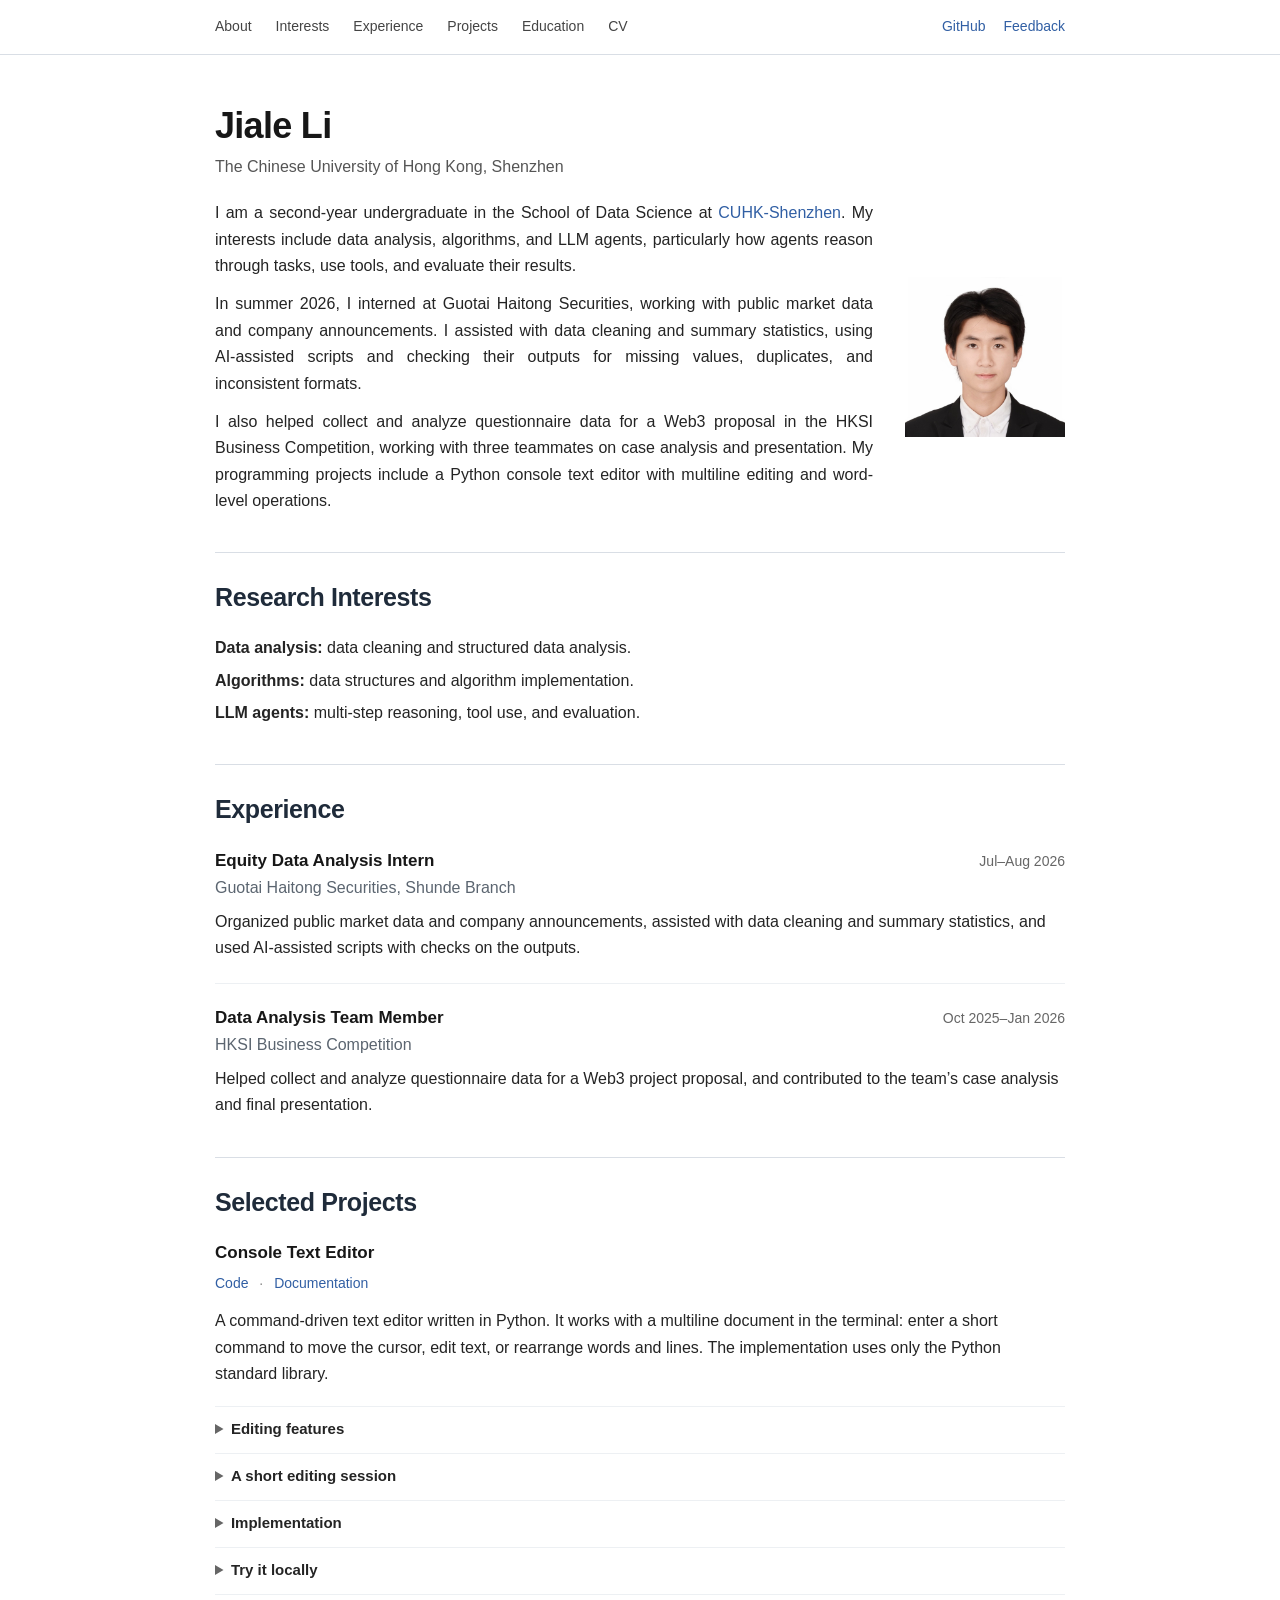
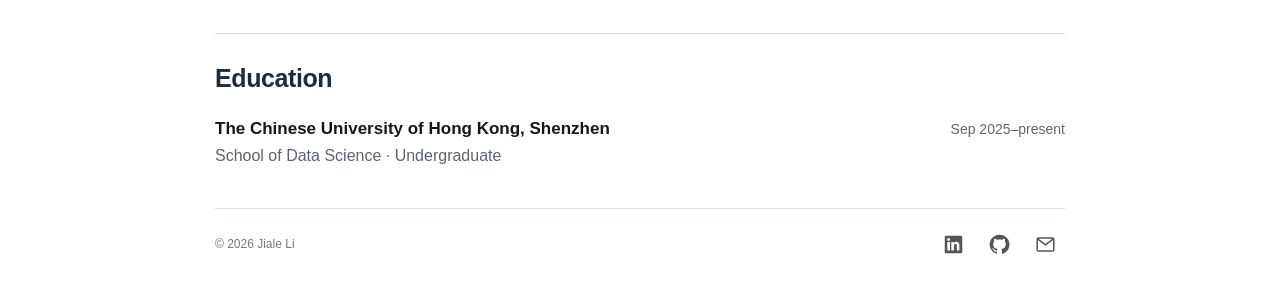
==== commit 23b94c83: "Version stylesheet URL so visitors receive portrait alignment update" ====
--- a/index.html
+++ b/index.html
@@ -9,7 +9,7 @@
   <meta name="description" content="Jiale Li is a data science undergraduate at CUHK-Shenzhen, interested in data analysis, algorithms, and LLM agents. Background, experience, and selected projects.">
   <link rel="canonical" href="https://madengmatthew.github.io/">
   <link rel="icon" type="image/svg+xml" href="favicon.svg">
-  <link rel="stylesheet" href="styles.css">
+  <link rel="stylesheet" href="styles.css?v=20261023-portrait">
   <meta property="og:type" content="website">
   <meta property="og:title" content="Jiale Li · CUHK-Shenzhen">
   <meta property="og:description" content="Data science undergraduate. Exploring data, algorithms, and reliable LLM agents.">
--- a/styles.css
+++ b/styles.css
@@ -31,11 +31,12 @@
 .nav-sections { display: flex; flex-wrap: wrap; gap: 0 24px; min-width: 0; }
 .nav-actions { display: flex; align-items: center; gap: 18px; white-space: nowrap; }
 .site-nav .nav-actions a { flex-shrink: 0; color: var(--link); }
-#about { display: grid; grid-template-columns: minmax(0, 1fr) 160px; column-gap: 32px; align-items: start; }
-.about-copy { min-width: 0; }
+#about { display: grid; grid-template-columns: minmax(0, 1fr) 160px; grid-template-areas: "heading ." "bio portrait"; gap: 20px 32px; align-items: start; }
+.about-copy { display: contents; }
+.about-heading { grid-area: heading; min-width: 0; }
 .about-heading .affiliation { margin: 0; }
-.about-bio { margin-top: 20px; text-align: justify; hyphens: auto; }
-.portrait { display: block; width: 160px; height: auto; }
+.about-bio { grid-area: bio; min-width: 0; text-align: justify; hyphens: auto; }
+.portrait { grid-area: portrait; align-self: center; display: block; width: 160px; height: auto; }
 .page { width: min(100% - 48px, 850px); margin: 48px auto 34px; }
 .page:focus { outline: none; }
 .page > section { margin: 0; }
@@ -81,11 +82,9 @@
   .site-nav { width: calc(100% - 36px); gap: 16px; padding: 6px 0; }
   .nav-sections { column-gap: 16px; }
   .nav-actions { gap: 12px; }
-  #about { grid-template-columns: minmax(0, 1fr) 140px; column-gap: 24px; }
-  .about-copy { display: contents; }
-  .about-heading { grid-column: 1; grid-row: 1; }
-  .about-bio { grid-column: 1 / -1; grid-row: 2; text-align: left; hyphens: none; }
-  .portrait { grid-column: 2; grid-row: 1; width: 140px; }
+  #about { grid-template-columns: minmax(0, 1fr) 140px; grid-template-areas: "heading portrait" "bio bio"; column-gap: 24px; }
+  .about-bio { text-align: left; hyphens: none; }
+  .portrait { align-self: start; width: 140px; }
   .site-nav a { font-size: 13px; min-height: 38px; }
   .page { width: calc(100% - 40px); margin-top: 27px; }
   h1 { font-size: 30px; }
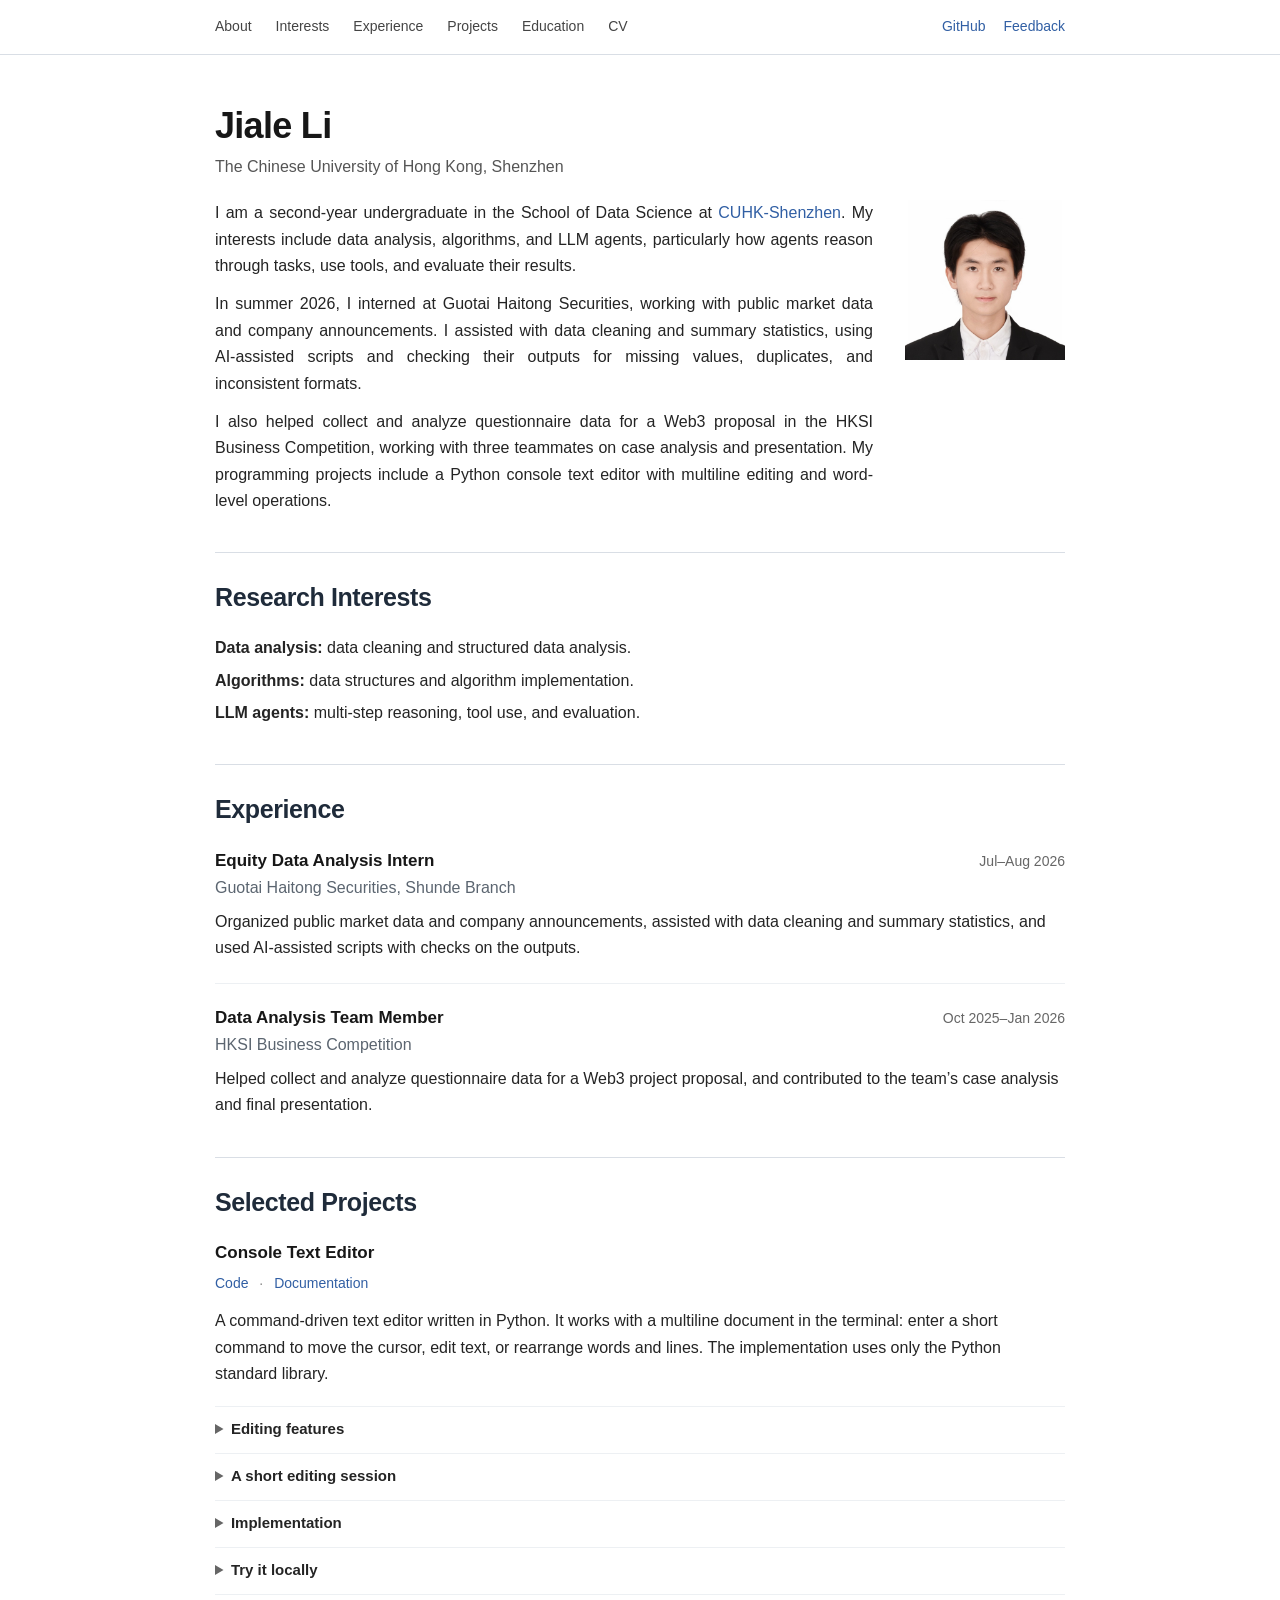
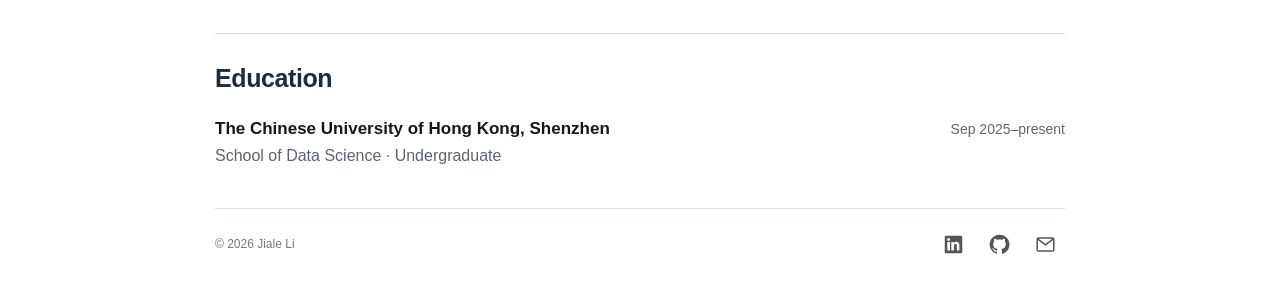
==== commit 7b63b754: "Align portrait top with first line of biography" ====
--- a/index.html
+++ b/index.html
@@ -9,7 +9,7 @@
   <meta name="description" content="Jiale Li is a data science undergraduate at CUHK-Shenzhen, interested in data analysis, algorithms, and LLM agents. Background, experience, and selected projects.">
   <link rel="canonical" href="https://madengmatthew.github.io/">
   <link rel="icon" type="image/svg+xml" href="favicon.svg">
-  <link rel="stylesheet" href="styles.css?v=20261023-portrait">
+  <link rel="stylesheet" href="styles.css?v=20261023-portrait-top">
   <meta property="og:type" content="website">
   <meta property="og:title" content="Jiale Li · CUHK-Shenzhen">
   <meta property="og:description" content="Data science undergraduate. Exploring data, algorithms, and reliable LLM agents.">
--- a/styles.css
+++ b/styles.css
@@ -36,7 +36,7 @@
 .about-heading { grid-area: heading; min-width: 0; }
 .about-heading .affiliation { margin: 0; }
 .about-bio { grid-area: bio; min-width: 0; text-align: justify; hyphens: auto; }
-.portrait { grid-area: portrait; align-self: center; display: block; width: 160px; height: auto; }
+.portrait { grid-area: portrait; align-self: start; display: block; width: 160px; height: auto; }
 .page { width: min(100% - 48px, 850px); margin: 48px auto 34px; }
 .page:focus { outline: none; }
 .page > section { margin: 0; }
